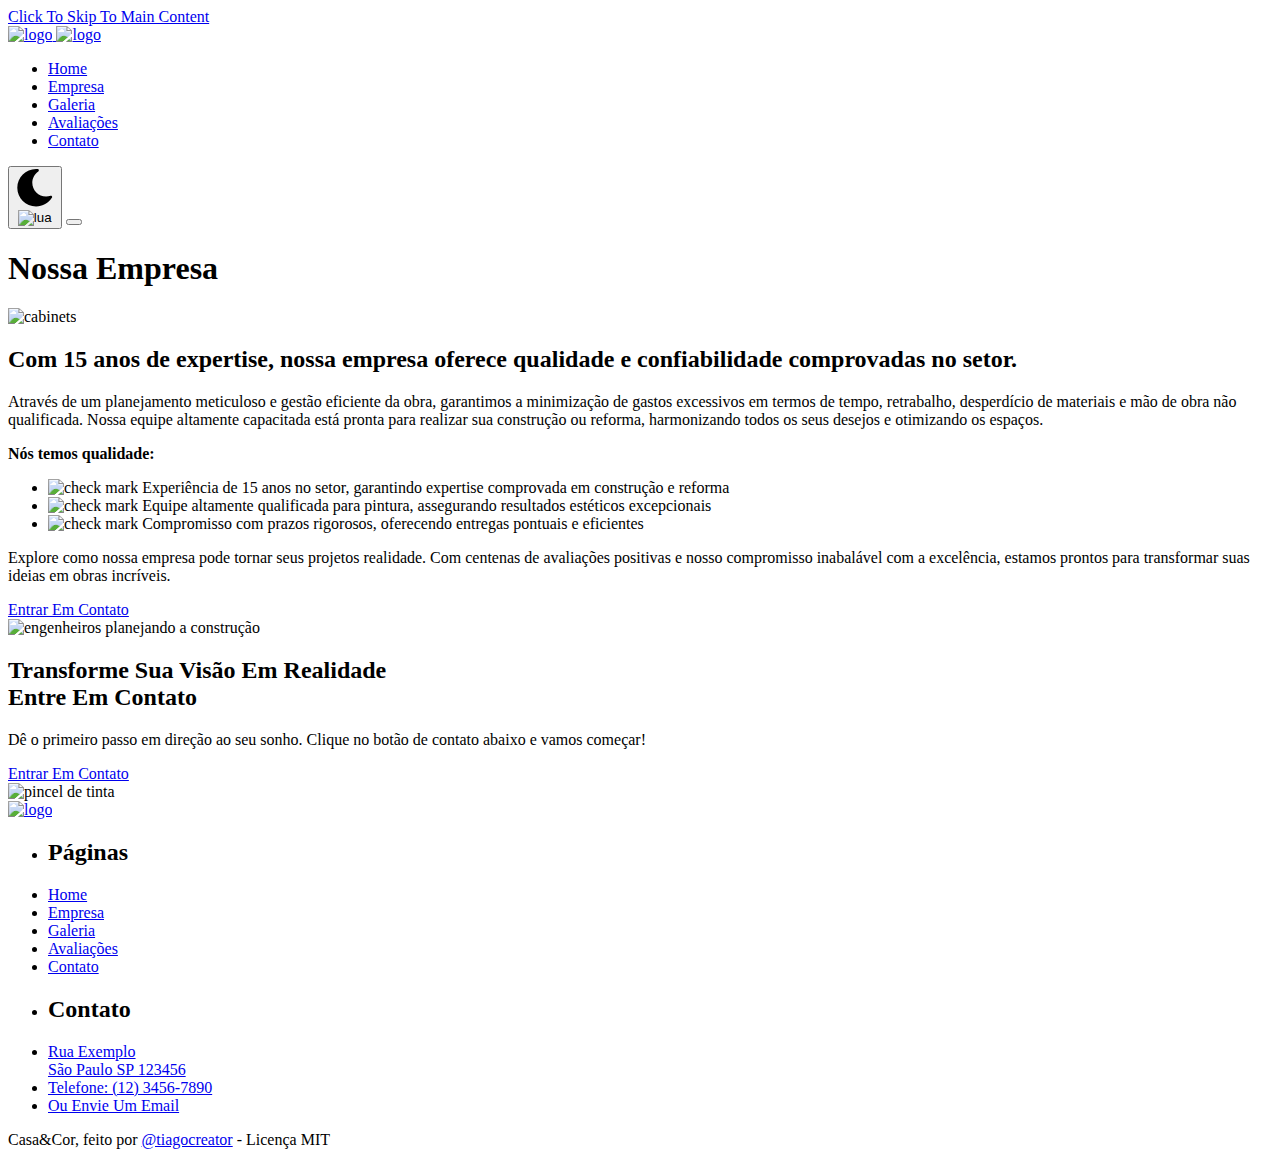
==== about.html @ f96ca7e2 "Initial commit" ====
<!DOCTYPE html>
<html lang="pt-BR">

<head>
    <meta charset="UTF-8" />
    <meta http-equiv="X-UA-Compatible" content="IE=edge" />
    <meta name="viewport" content="width=device-width, initial-scale=1.0" />

    <link rel="canonical" href="" />
    <meta name="description" content="" />
    <meta name="keywords" content="" />

    <!--Exibição em mídias sociais-->
    <meta property="og:title" content="" />
    <meta property="og:description" content="" />
    <meta property="og:type" content="website" />
    <meta property="og:url" content="" />
    <meta property="og:image" content="/images/social.jpg" />
    <meta property="og:image:secure_url" content="/images/social.jpg" />

    <!--Favicons-->
    <link rel="apple-touch-icon" sizes="180x180" href="/apple-touch-icon.png">
    <link rel="icon" type="image/png" sizes="32x32" href="/favicon-32x32.png">
    <link rel="icon" type="image/png" sizes="16x16" href="/favicon-16x16.png">
    <link rel="manifest" href="/site.webmanifest">
    <link rel="mask-icon" href="/safari-pinned-tab.svg" color="#5bbad5">
    <meta name="msapplication-TileColor" content="#2b5797">
    <meta name="theme-color" content="#ffffff">

    <!-- Pré-carregar -->
    <link rel="preload" as="image" href="/images/landing-m.webp" />
    <link rel="preload" as="font" type="font/woff2" href="fonts/roboto-v29-latin-regular.woff2" crossorigin />
    <link rel="preload" as="font" type="font/woff2" href="fonts/roboto-v29-latin-700.woff2" crossorigin />

    <link rel="stylesheet" href="/css/root.css">
    <link rel="stylesheet" href="/css/about.css">
    <link rel="stylesheet" href="/css/dark.css">

    <title>Casa&Cor | Construção, Reforma e Pintura</title>
</head>

<body>
    <!--Para Leitores de Tela-->
    <a class="skip" aria-label="skip to main content" href="#main">Click To Skip To Main Content</a>

    <!-- ============================================ -->
    <!--                  Navegação                   -->
    <!-- ============================================ -->

    <div id="navigation">
        <div aria-hidden="true" class="background-color-div">
            <!--
                Esta div é usada para corrigir um erro de z-index onde o 
                #navbar-menu abre na frente da #navigation. Esta barra coloca
                o #navbar-menu atrás do #navigation.
            -->
        </div>
        <div class="container">
            <a class="logo" aria-label="click to go to home page" href="/index.html">
                <!--
                    Se não tiver uma verão dark do logo, remover a tag img da versão dark do logo, e também a classe .light da tag img da versão light do logo
                -->

                <!--Logo Light-->
                <img class="light" aria-hidden="true" src="/images/logo-light.png" decoding="async" alt="logo"
                    width="250" height="117" />

                <!--Logo Dark-->
                <img class="dark" aria-hidden="true" src="/images/logo-blue.png" decoding="async" loading="lazy"
                    alt="logo" width="250" height="117" />
            </a>

            <!--Nagevação Principal-->
            <nav id="navbar-menu">
                <ul>
                    <li><a href="/index.html">Home</a></li>
                    <li><a class="active" href="/about.html">Empresa</a></li>
                    <li><a href="/projects.html">Galeria</a></li>
                    <li><a href="/reviews.html">Avaliações</a></li>
                    <li><a href="/contact.html">Contato</a></li>
                </ul>
            </nav>

            <!--Ativar Modo Dark-->
            <button id="dark-mode-toggle">
                <svg class="moon" xmlns="http://www.w3.org/2000/svg" viewBox="0 0 480 480"
                    style="enable-background: new 0 0 480 480" xml:space="preserve">
                    <path
                        d="M459.782 347.328c-4.288-5.28-11.488-7.232-17.824-4.96-17.76 6.368-37.024 9.632-57.312 9.632-97.056 0-176-78.976-176-176 0-58.4 28.832-112.768 77.12-145.472 5.472-3.712 8.096-10.4 6.624-16.832S285.638 2.4 279.078 1.44C271.59.352 264.134 0 256.646 0c-132.352 0-240 107.648-240 240s107.648 240 240 240c84 0 160.416-42.688 204.352-114.176 3.552-5.792 3.04-13.184-1.216-18.496z" />
                </svg>
                <img class="sun" aria-hidden="true" src="/images/sun.svg" decoding="async" alt="lua" width="15"
                    height="15" />
            </button>

            <!--Ativar Navegação Mobile-->
            <button class="hamburger-menu">
                <span aria-hidden="true"></span>
            </button>
        </div>
    </div>

    <main id="main">
        <!-- ============================================ -->
        <!--                Página Principal              -->
        <!-- ============================================ -->

        <section id="int-hero">
            <h1 id="home-h">Nossa Empresa</h1>
            <picture>
                <source media="(max-width: 600px)" srcset="/images/landing-about-m.jpg">
                <source media="(min-width: 601px)" srcset="/images/landing-about.jpg">
                <img aria-hidden="true" decoding="async" src="/images/landing-about.jpg" alt="cabinets" width="500"
                    height="333">
            </picture>
        </section>

        <!-- ============================================ -->
        <!--                   Sobre                      -->
        <!-- ============================================ -->

        <section id="sidebyside" class="sidebyside">
            <div class="container">
                <div class="content">
                    <h2 class="title">Com 15 anos de expertise, nossa empresa oferece qualidade e confiabilidade
                        comprovadas no
                        setor.</h2>
                    <p>
                        Através de um planejamento meticuloso e gestão eficiente da obra, garantimos a minimização de
                        gastos
                        excessivos em
                        termos de tempo, retrabalho, desperdício de materiais e mão de obra não qualificada. Nossa
                        equipe altamente
                        capacitada
                        está pronta para realizar sua construção ou reforma, harmonizando todos os seus desejos e
                        otimizando os
                        espaços.
                    </p>
                    <p>
                        <strong>Nós temos qualidade:</strong>
                    </p>
                    <ul>
                        <li>
                            <img aria-hidden="true" loading="lazy" decoding="async" src="/images/check.svg"
                                alt="check mark" width="20" height="20">
                            <span>Experiência de 15 anos no setor, garantindo expertise comprovada em construção e
                                reforma</span>
                        </li>
                        <li>
                            <img aria-hidden="true" loading="lazy" decoding="async" src="/images/check.svg"
                                alt="check mark" width="20" height="20">
                            <span>Equipe altamente qualificada para pintura, assegurando resultados estéticos
                                excepcionais</span>
                        </li>
                        <li>
                            <img aria-hidden="true" loading="lazy" decoding="async" src="/images/check.svg"
                                alt="check mark" width="20" height="20">
                            <span>Compromisso com prazos rigorosos, oferecendo entregas pontuais e eficientes</span>
                        </li>
                    </ul>
                    <p>
                        Explore como nossa empresa pode tornar seus projetos realidade. Com
                        centenas de
                        avaliações positivas e nosso compromisso inabalável com a excelência, estamos prontos para
                        transformar suas
                        ideias em
                        obras incríveis.
                    </p>
                    <a class="button-solid" href="/contact.html">Entrar Em Contato</a>
                </div>
                <picture class="image-box">
                    <source media="(max-width: 600px)" srcset="/images/worker-2-m.jpg">
                    <source media="(min-width: 601px)" srcset="/images/worker-2.jpg">
                    <img aria-hidden="true" loading="lazy" decoding="async" src="/images/worker-2.jpg"
                        alt="engenheiros planejando a construção" width="600" height="620">
                </picture>
            </div>
        </section>

        <!-- ============================================ -->
        <!--                Call to Action                -->
        <!-- ============================================ -->

        <section id="cta">
            <div class="container">
                <h2 class="title">
                    Transforme Sua Visão Em Realidade <br />
                    Entre Em Contato
                </h2>
                <p>
                    Dê o primeiro passo em direção ao seu sonho. Clique no botão de contato abaixo e vamos começar!
                </p>
                <a href="/contact.html" class="button-solid">Entrar Em Contato</a>
            </div>
            <picture>
                <source media="(max-width: 600px)'" srcset="/images/paint-m.jpg" />
                <source media="(min-width: 601px)" srcset="/images/paint.jpg" />
                <img aria-hidden="true" loading="lazy" decoding="async" src="/images/paint.jpg" alt="pincel de tinta"
                    width="500" height="333" />
            </picture>
        </section>

    </main>

    <!-- ============================================ -->
    <!--                   Footer                     -->
    <!-- ============================================ -->

    <footer id="footer">
        <div class="container">
            <div class="left-section">
                <a class="logo" href="/index.html"><img loading="lazy" decoding="async" src="/images/logo-light.png"
                        alt="logo" width="264" height="78" /></a>
            </div>
            <div class="right-section">
                <div class="lists">
                    <ul>
                        <li>
                            <h2>Páginas</h2>
                        </li>
                        <li><a href="/index.html">Home</a></li>
                        <li><a href="/about.html">Empresa</a></li>
                        <li><a href="/projects.html">Galeria</a></li>
                        <li><a href="/testimonials.html">Avaliações</a></li>
                        <li><a href="/contact.html">Contato</a></li>
                    </ul>
                    <ul>
                        <li>
                            <h2>Contato</h2>
                        </li>
                        <li>
                            <a href="/contact.html">Rua Exemplo<br />São Paulo SP 123456</a>
                        </li>
                        <li><a href="tel:555-779-4407">Telefone: (12) 3456-7890</a></li>
                        <li><a href="mailto:email@email.com">Ou Envie Um Email</a></li>
                    </ul>
                </div>
            </div>
        </div>

        <div class="credit">
            <span>Casa&Cor, feito por </span>
            <a href="https://github.com/tiagocreator" target="_blank" rel="noopener">@tiagocreator</a>
            <span class="copyright">- Licença MIT</span>
        </div>
    </footer>

    <script defer src="/script/nav.js"></script>
    <script defer src="/script/dark.js"></script>
    <script defer src="./script/scroll.js"></script>

</body>

</html>
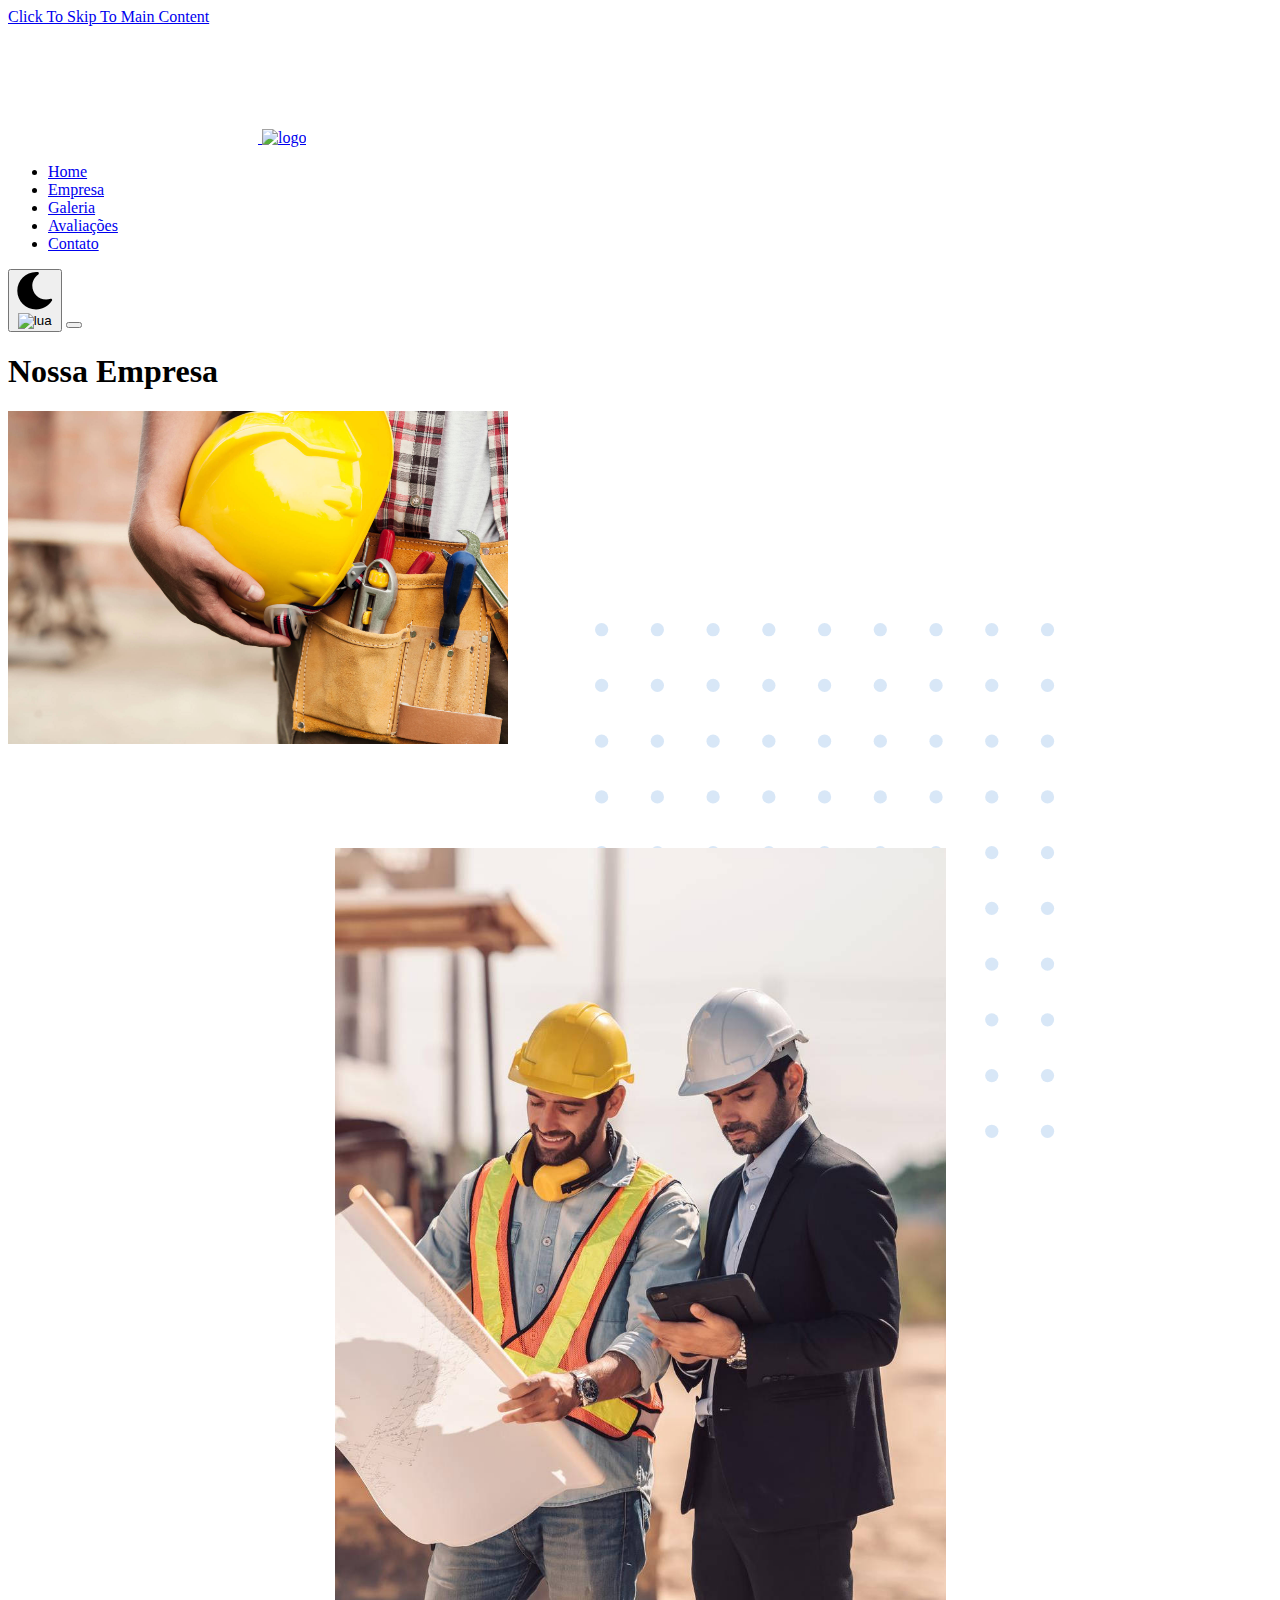
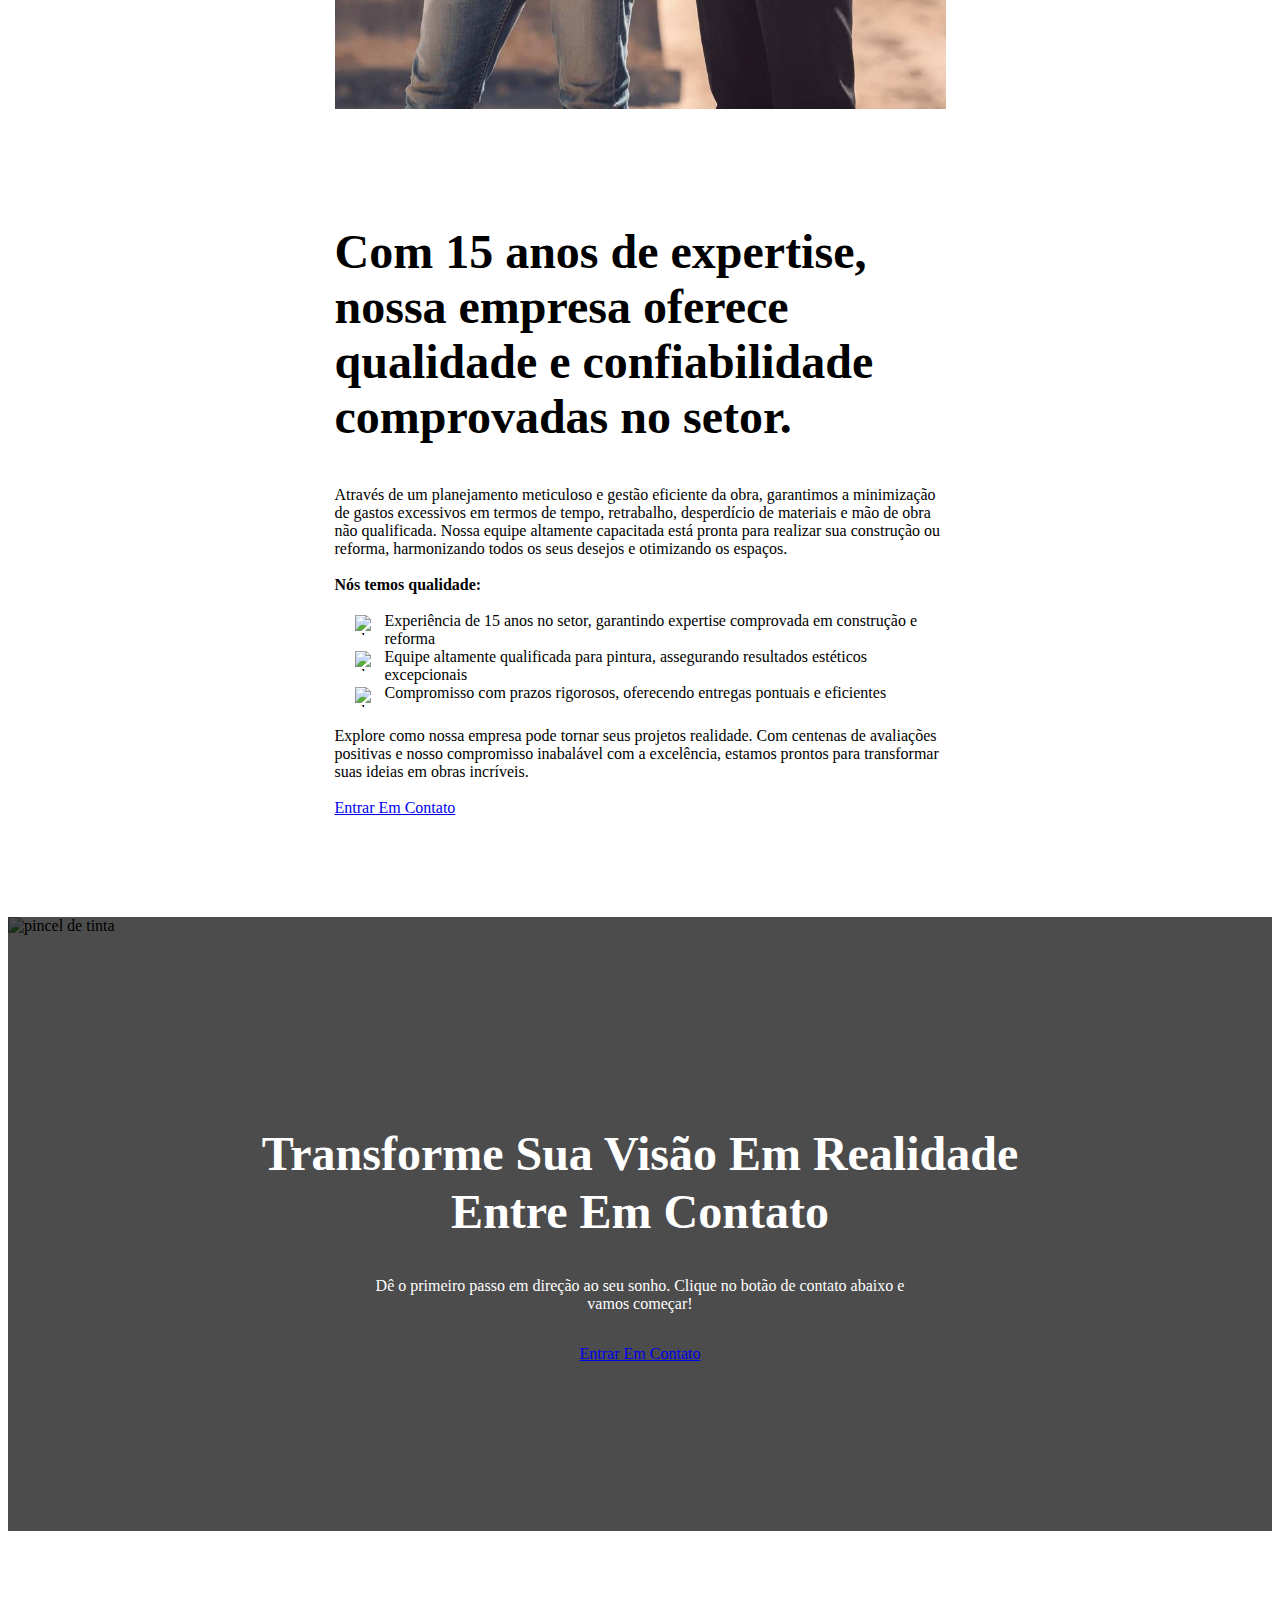
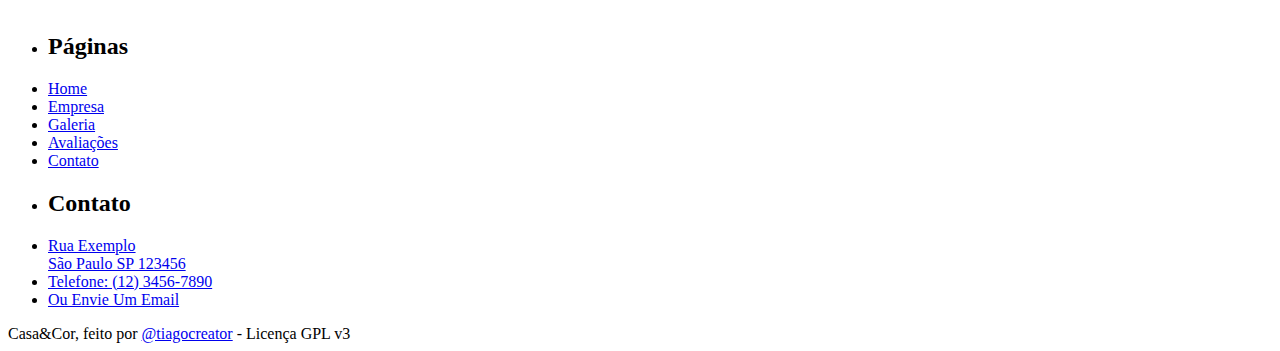
==== commit 8dd86f75: "Update License text under the footer" ====
--- a/about.html
+++ b/about.html
@@ -6,9 +6,10 @@
     <meta http-equiv="X-UA-Compatible" content="IE=edge" />
     <meta name="viewport" content="width=device-width, initial-scale=1.0" />
 
-    <link rel="canonical" href="" />
-    <meta name="description" content="" />
-    <meta name="keywords" content="" />
+    <link rel="canonical" href="https://casa-e-cor.vercel.app/" />
+    <meta name="description" content="Construção, reforma e pintura de qualidade para transformar seu espaço." />
+    <meta name="keywords"
+        content="construção, reforma, pintura, empreiteira, serviços de construção, renovação, reformas de casas, construção comercial, reparos, pintura de interiores, pintura de exteriores, construtora, empreiteiro, remodelação, empreiteira de obras, reforma residencial, serviços de pintura, obras comerciais">
 
     <!--Exibição em mídias sociais-->
     <meta property="og:title" content="" />
@@ -28,7 +29,7 @@
     <meta name="theme-color" content="#ffffff">
 
     <!-- Pré-carregar -->
-    <link rel="preload" as="image" href="/images/landing-m.webp" />
+    <link rel="preload" as="image" href="/images/landing-about-m.jpg" />
     <link rel="preload" as="font" type="font/woff2" href="fonts/roboto-v29-latin-regular.woff2" crossorigin />
     <link rel="preload" as="font" type="font/woff2" href="fonts/roboto-v29-latin-700.woff2" crossorigin />
 
@@ -230,7 +231,7 @@
                         <li>
                             <a href="/contact.html">Rua Exemplo<br />São Paulo SP 123456</a>
                         </li>
-                        <li><a href="tel:555-779-4407">Telefone: (12) 3456-7890</a></li>
+                        <li><a href="tel:1234567890">Telefone: (12) 3456-7890</a></li>
                         <li><a href="mailto:email@email.com">Ou Envie Um Email</a></li>
                     </ul>
                 </div>
@@ -240,7 +241,7 @@
         <div class="credit">
             <span>Casa&Cor, feito por </span>
             <a href="https://github.com/tiagocreator" target="_blank" rel="noopener">@tiagocreator</a>
-            <span class="copyright">- Licença MIT</span>
+            <span class="copyright">- Licença GPL v3</span>
         </div>
     </footer>
 
--- a/css/about.css
+++ b/css/about.css
@@ -0,0 +1,231 @@
+/*-- -------------------------- -->
+<---       Lado A Lado          -->
+<--- -------------------------- -*/
+/* Mobile */
+@media only screen and (min-width: 0em) {
+  #sidebyside {
+    padding: 50px 0;
+  }
+  #sidebyside .container {
+    display: flex;
+    justify-content: center;
+    flex-direction: column;
+    align-items: center;
+  }
+  #sidebyside .content {
+    order: 2;
+    margin: auto;
+    margin-top: 4.6875em;
+    max-width: 38.1875em;
+  }
+  #sidebyside .content h2 {
+    font-size: 3em;
+    margin-bottom: 0.875em;
+  }
+  #sidebyside .content p {
+    margin-bottom: 1.11111111em;
+  }
+  #sidebyside .content ul {
+    padding-left: 1.25em;
+    margin-bottom: 1.25em;
+  }
+  #sidebyside .content ul li {
+    list-style: none;
+    display: flex;
+    justify-content: flex-start;
+    align-items: flex-start;
+  }
+  #sidebyside .content ul li img {
+    margin-right: 0.625em;
+    margin-top: 0.22222222em;
+  }
+  #sidebyside .content .button-solid {
+    margin-top: 1.78571429em;
+  }
+  #sidebyside .image-box {
+    display: block;
+    position: relative;
+    margin: auto;
+    width: 38.1875em;
+    height: 53.8125em;
+    font-size: min(1.4vw, 1em);
+  }
+  #sidebyside .image-box:before {
+    content: '';
+    position: absolute;
+    display: block;
+    height: 100%;
+    width: 100%;
+    background: var(--primary);
+    opacity: 1;
+    top: 2.5em;
+    left: -2.5em;
+  }
+  #sidebyside .image-box:after {
+    content: '';
+    position: absolute;
+    display: block;
+    height: 32.25em;
+    width: 28.75em;
+    background: url('/images/content-circles.svg');
+    background-size: contain;
+    background-position: center;
+    background-repeat: no-repeat;
+    opacity: 1;
+    top: -14.125em;
+    right: -6.8125em;
+    z-index: -1;
+  }
+  #sidebyside .image-box img {
+    position: absolute;
+    top: 0;
+    left: 0;
+    height: 100%;
+    width: 100%;
+    object-fit: cover;
+  }
+}
+/* Entre */
+@media only screen and (min-width: 666px) {
+  #sidebyside {
+    padding: 6.25em 0;
+  }
+}
+/* Desktop Pequeno */
+@media only screen and (min-width: 1300px) {
+  #sidebyside {
+    padding: 9.375em 0;
+  }
+  #sidebyside .container {
+    max-width: 86.9375em;
+    flex-direction: row;
+    justify-content: space-between;
+    align-items: flex-start;
+  }
+  #sidebyside .content {
+    margin: 0;
+    width: 60%;
+  }
+  #sidebyside .image-box {
+    margin: 0;
+    margin-right: 10.625em;
+  }
+}
+/*-- -------------------------- -->
+<---      Call To Action        -->
+<--- -------------------------- -*/
+/* Mobile */
+@media only screen and (min-width: 0em) {
+  #cta {
+    position: relative;
+    padding: 3.125em 0;
+  }
+  #cta:before {
+    content: '';
+    position: absolute;
+    display: block;
+    height: 100%;
+    width: 100%;
+    background: #000;
+    opacity: 0.7;
+    top: 0;
+    left: 0;
+    z-index: -1;
+  }
+  #cta .container {
+    text-align: center;
+  }
+  #cta picture {
+    position: absolute;
+    top: 0;
+    left: 0;
+    height: 100%;
+    width: 100%;
+    z-index: -2;
+  }
+  #cta picture img {
+    position: absolute;
+    top: 0;
+    left: 0;
+    height: 100%;
+    width: 100%;
+    object-fit: cover;
+  }
+  #cta .title {
+    font-weight: 900;
+    font-size: min(9vw, 3em);
+    line-height: 1.20833333;
+    color: #fff;
+    position: relative;
+    margin-bottom: 0.75em;
+    text-align: center;
+  }
+  #cta p {
+    color: #fff;
+    text-align: center;
+    opacity: 1;
+    margin: auto;
+    margin-bottom: 2em;
+    width: 96%;
+    max-width: 33.22222222em;
+  }
+}
+/* Desktop Pequeno */
+@media only screen and (min-width: 64em) {
+  #cta {
+    padding: 10.5em 0;
+  }
+}
+/* Desktop Grande */
+@media only screen and (min-width: 1300px) {
+  #cta {
+    position: relative;
+    margin-top: 6.25em;
+  }
+  #cta:before {
+    display: none;
+  }
+  #cta:after {
+    content: '';
+    position: absolute;
+    display: block;
+    height: 69.25em;
+    width: 125em;
+    background: url('../images/cta-squares.svg');
+    background-size: contain;
+    background-position: center;
+    background-repeat: no-repeat;
+    opacity: 1;
+    bottom: 0;
+    left: 50%;
+    transform: translateX(-50%);
+    z-index: -3;
+  }
+  #cta .container {
+    width: 90.0625%;
+    margin: auto;
+  }
+  #cta picture {
+    width: 90.0625%;
+    left: 50%;
+    transform: translateX(-50%);
+  }
+  #cta picture:before {
+    content: '';
+    position: absolute;
+    display: block;
+    height: 100%;
+    width: 100%;
+    background: #000;
+    opacity: 0.7;
+    top: 0;
+    left: 0;
+    z-index: 1;
+  }
+}
+/* Modo Escuro */
+@media only screen and (min-width: 0em) {
+  body.dark-mode #cta:after {
+    display: none;
+  }
+}
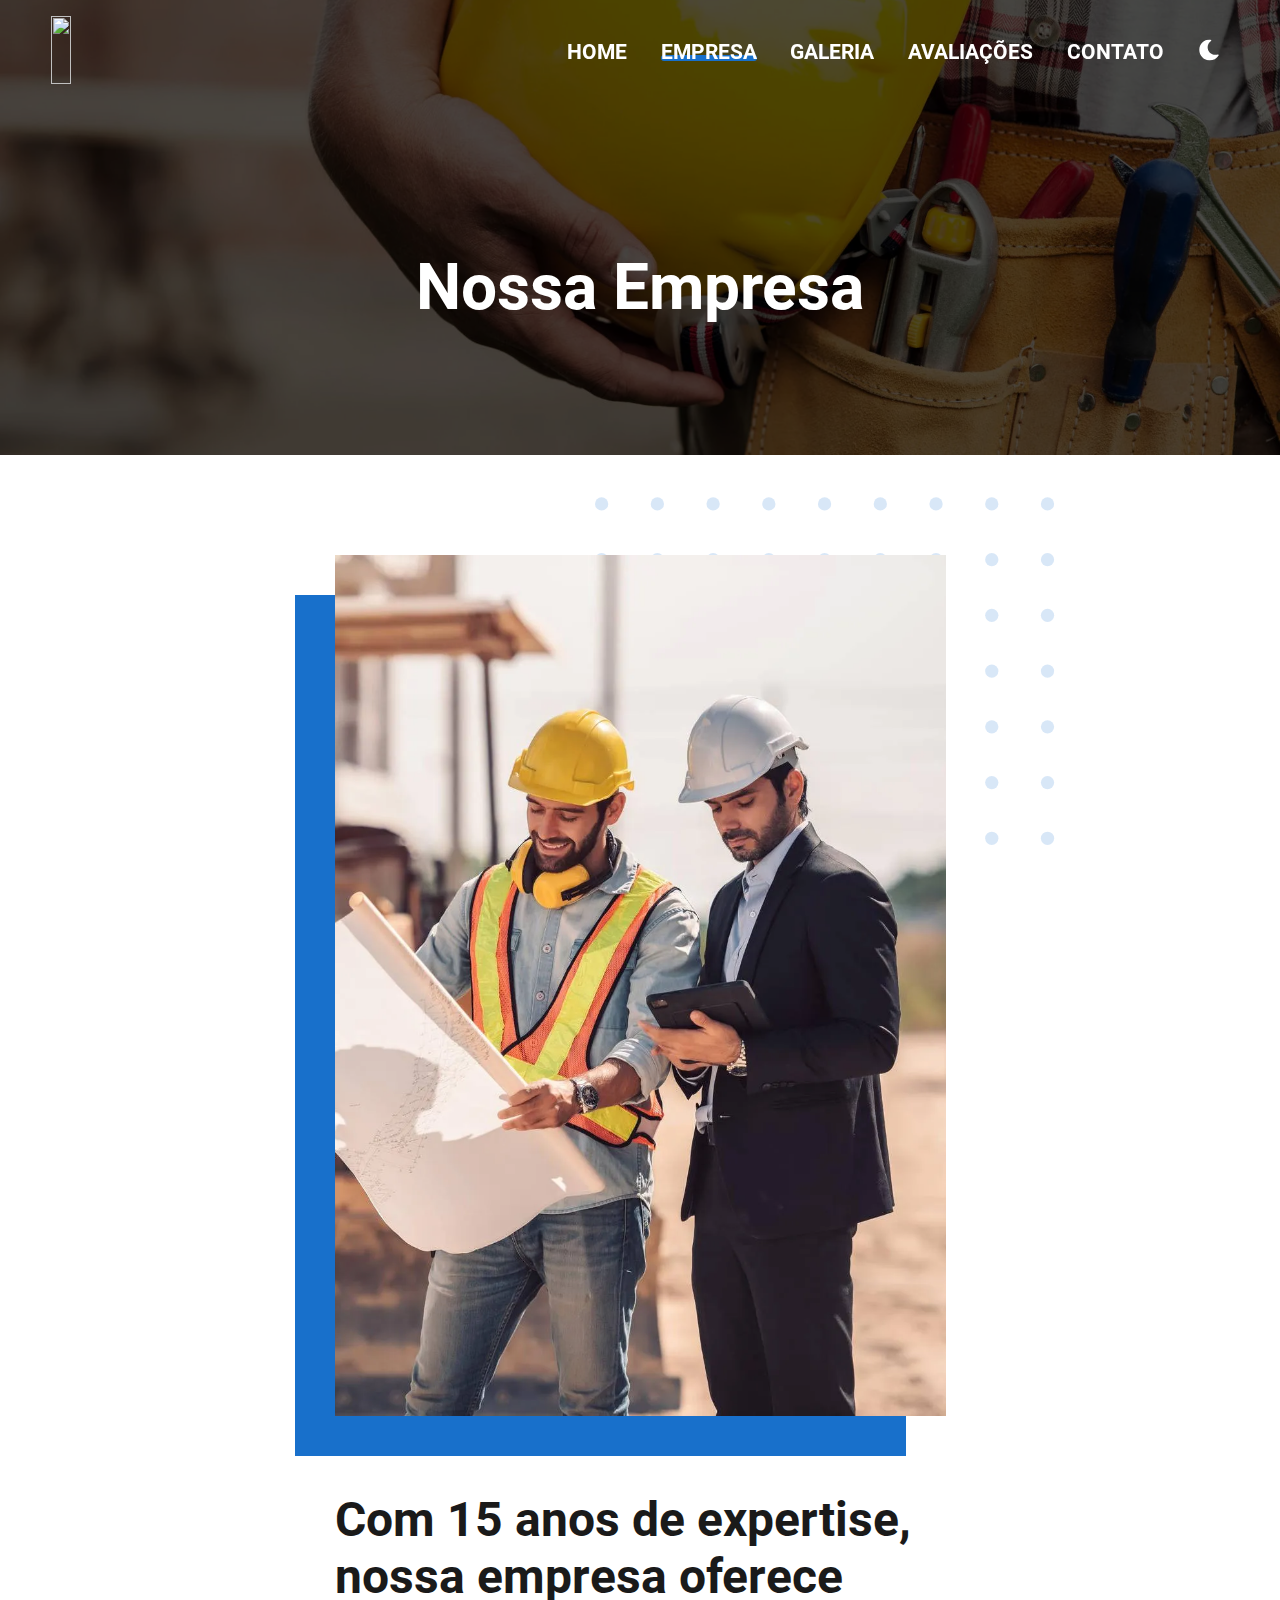
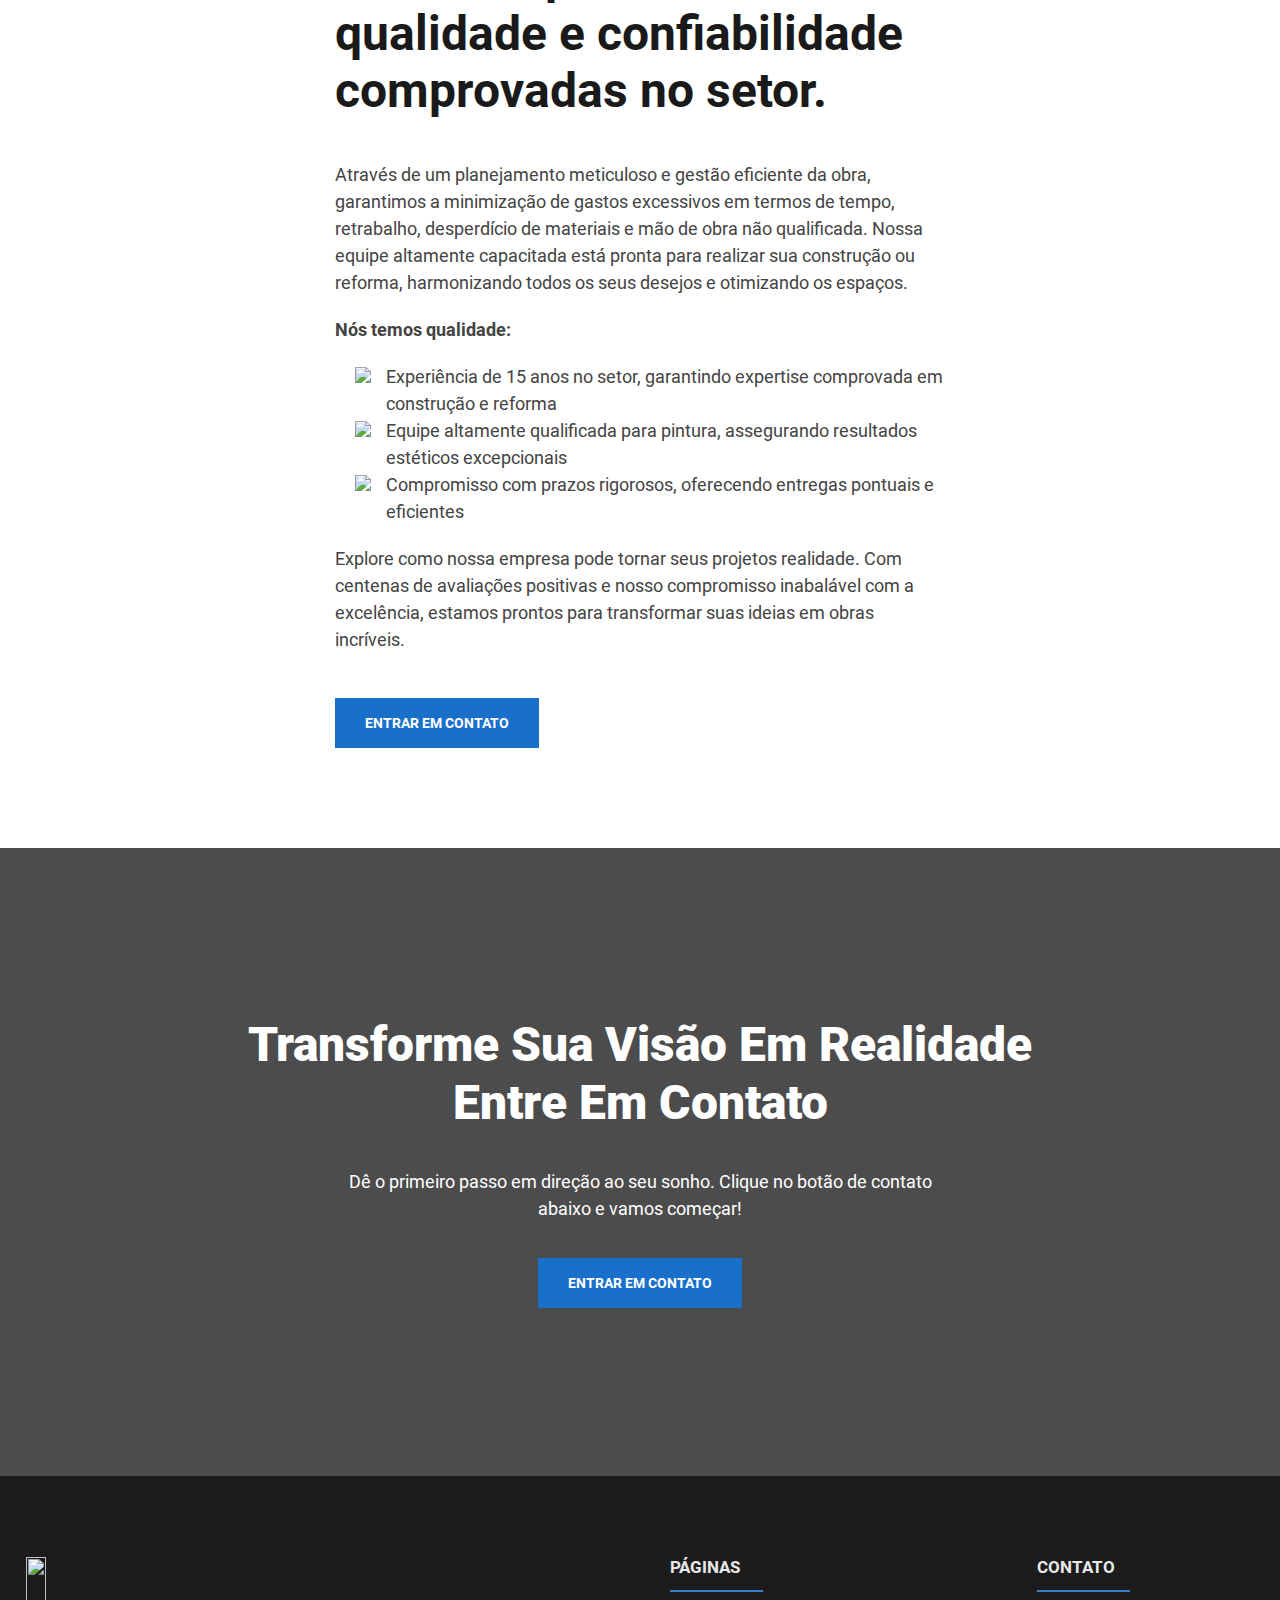
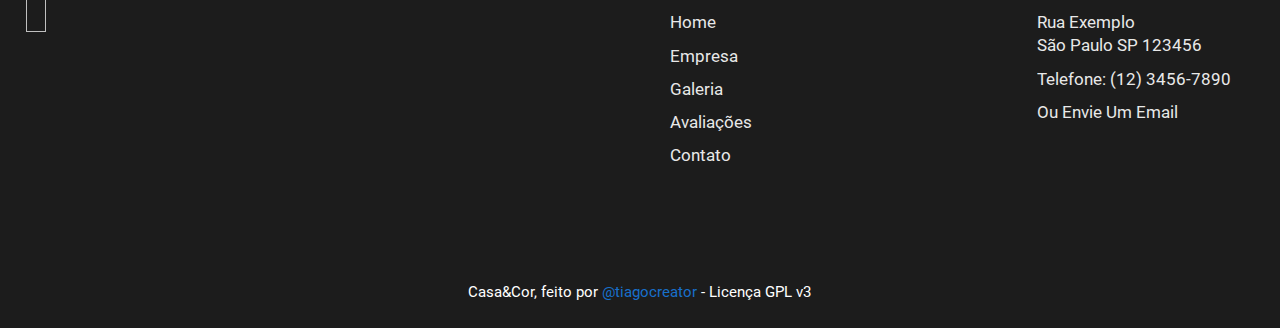
==== commit f33b47ba: "Update logo images" ====
--- a/about.html
+++ b/about.html
@@ -29,7 +29,7 @@
     <meta name="theme-color" content="#ffffff">
 
     <!-- Pré-carregar -->
-    <link rel="preload" as="image" href="/images/landing-about-m.jpg" />
+    <link rel="preload" as="image" href="/images/landing-about-m.webp" />
     <link rel="preload" as="font" type="font/woff2" href="fonts/roboto-v29-latin-regular.woff2" crossorigin />
     <link rel="preload" as="font" type="font/woff2" href="fonts/roboto-v29-latin-700.woff2" crossorigin />
 
@@ -63,12 +63,14 @@
                 -->
 
                 <!--Logo Light-->
-                <img class="light" aria-hidden="true" src="/images/logo-light.png" decoding="async" alt="logo"
-                    width="250" height="117" />
+                <img class="light" aria-hidden="true" src="/images/logo-light-m.webp"
+                    srcset="/images/logo-light-m.webp 1x, /images/logo-light-l.webp 2x" alt="" width="196" height="92"
+                    decoding="async" loading="lazy">
 
                 <!--Logo Dark-->
-                <img class="dark" aria-hidden="true" src="/images/logo-blue.png" decoding="async" loading="lazy"
-                    alt="logo" width="250" height="117" />
+                <img class="dark" aria-hidden="true" src="/images/logo-blue-m.webp"
+                    srcset="/images/logo-blue-m.webp, x /images/logo-blue-l.webp 2x" alt="" width="196" height="92"
+                    decoding="async" loading="lazy">
             </a>
 
             <!--Nagevação Principal-->
@@ -83,8 +85,8 @@
             </nav>
 
             <!--Ativar Modo Dark-->
-            <button id="dark-mode-toggle">
-                <svg class="moon" xmlns="http://www.w3.org/2000/svg" viewBox="0 0 480 480"
+            <button id="dark-mode-toggle" title="Ativar Modo Escuro">
+                <svg aria-hidden="true" class="moon" xmlns="http://www.w3.org/2000/svg" viewBox="0 0 480 480"
                     style="enable-background: new 0 0 480 480" xml:space="preserve">
                     <path
                         d="M459.782 347.328c-4.288-5.28-11.488-7.232-17.824-4.96-17.76 6.368-37.024 9.632-57.312 9.632-97.056 0-176-78.976-176-176 0-58.4 28.832-112.768 77.12-145.472 5.472-3.712 8.096-10.4 6.624-16.832S285.638 2.4 279.078 1.44C271.59.352 264.134 0 256.646 0c-132.352 0-240 107.648-240 240s107.648 240 240 240c84 0 160.416-42.688 204.352-114.176 3.552-5.792 3.04-13.184-1.216-18.496z" />
@@ -94,7 +96,7 @@
             </button>
 
             <!--Ativar Navegação Mobile-->
-            <button class="hamburger-menu">
+            <button class="hamburger-menu" title="Abrir Menu">
                 <span aria-hidden="true"></span>
             </button>
         </div>
@@ -108,9 +110,9 @@
         <section id="int-hero">
             <h1 id="home-h">Nossa Empresa</h1>
             <picture>
-                <source media="(max-width: 600px)" srcset="/images/landing-about-m.jpg">
-                <source media="(min-width: 601px)" srcset="/images/landing-about.jpg">
-                <img aria-hidden="true" decoding="async" src="/images/landing-about.jpg" alt="cabinets" width="500"
+                <source media="(max-width: 600px)" srcset="/images/landing-about-m.webp">
+                <source media="(min-width: 601px)" srcset="/images/landing-about.webp">
+                <img aria-hidden="true" decoding="async" src="/images/landing-about.webp" alt="cabinets" width="500"
                     height="333">
             </picture>
         </section>
@@ -169,9 +171,9 @@
                     <a class="button-solid" href="/contact.html">Entrar Em Contato</a>
                 </div>
                 <picture class="image-box">
-                    <source media="(max-width: 600px)" srcset="/images/worker-2-m.jpg">
-                    <source media="(min-width: 601px)" srcset="/images/worker-2.jpg">
-                    <img aria-hidden="true" loading="lazy" decoding="async" src="/images/worker-2.jpg"
+                    <source media="(max-width: 600px)" srcset="/images/worker-2-m.webp">
+                    <source media="(min-width: 601px)" srcset="/images/worker-2.webp">
+                    <img aria-hidden="true" loading="lazy" decoding="async" src="/images/worker-2.webp"
                         alt="engenheiros planejando a construção" width="600" height="620">
                 </picture>
             </div>
@@ -193,9 +195,9 @@
                 <a href="/contact.html" class="button-solid">Entrar Em Contato</a>
             </div>
             <picture>
-                <source media="(max-width: 600px)'" srcset="/images/paint-m.jpg" />
-                <source media="(min-width: 601px)" srcset="/images/paint.jpg" />
-                <img aria-hidden="true" loading="lazy" decoding="async" src="/images/paint.jpg" alt="pincel de tinta"
+                <source media="(max-width: 600px)'" srcset="/images/paint-m.webp" />
+                <source media="(min-width: 601px)" srcset="/images/paint.webp" />
+                <img aria-hidden="true" loading="lazy" decoding="async" src="/images/paint.webp" alt="pincel de tinta"
                     width="500" height="333" />
             </picture>
         </section>
@@ -209,8 +211,11 @@
     <footer id="footer">
         <div class="container">
             <div class="left-section">
-                <a class="logo" href="/index.html"><img loading="lazy" decoding="async" src="/images/logo-light.png"
-                        alt="logo" width="264" height="78" /></a>
+                <a class="logo" href="/index.html" aria-label="clique para ir para a página inicial">
+                    <img aria-hidden="true" src="/images/logo-light-m.webp"
+                        srcset="/images/logo-light-m.webp 1x, /images/logo-light-l.webp 2x" alt="" width="196"
+                        height="92" decoding="async" loading="lazy">
+                </a>
             </div>
             <div class="right-section">
                 <div class="lists">
@@ -221,7 +226,7 @@
                         <li><a href="/index.html">Home</a></li>
                         <li><a href="/about.html">Empresa</a></li>
                         <li><a href="/projects.html">Galeria</a></li>
-                        <li><a href="/testimonials.html">Avaliações</a></li>
+                        <li><a href="/reviews.html">Avaliações</a></li>
                         <li><a href="/contact.html">Contato</a></li>
                     </ul>
                     <ul>
--- a/css/root.css
+++ b/css/root.css
@@ -0,0 +1 @@
+@media only screen and (min-width:0){:root{--primary:#1870cb;--primaryShade:#3d89d9;--primaryDark:#0a116b;--bodyText:#1a1a1a}@font-face{font-family:'Roboto';font-style:normal;font-weight:400;src:local(''),url('../fonts/roboto-v29-latin-regular.woff2') format('woff2'),url('../fonts/roboto-v29-latin-regular.woff') format('woff')}@font-face{font-family:'Roboto';font-style:normal;font-weight:700;src:local(''),url('../fonts/roboto-v29-latin-700.woff2') format('woff2'),url('../fonts/roboto-v29-latin-700.woff') format('woff')}@font-face{font-family:'Roboto';font-style:normal;font-weight:900;src:local(''),url('../fonts/roboto-v29-latin-900.woff2') format('woff2'),url('../fonts/roboto-v29-latin-900.woff') format('woff')}body,html{margin:0;padding:0;font-size:100%;font-family:'Roboto',Arial,sans-serif;color:var(--bodyText);overflow-x:hidden}*,*:before,*:after{margin:0;padding:0;box-sizing:border-box}body{transition:background-color .3s}.container{position:relative;width:92%;margin:auto}h1,h2,h3,h4,h5,h6{margin:0;color:#1a1a1a}p,li,a{font-size:1.125em;line-height:1.5em;margin:0}p,li{color:#444}a:hover,button:hover{cursor:pointer}.button-solid{font-size:.875em;font-weight:bold;text-transform:uppercase;text-decoration:none;display:inline-block;width:auto;color:#fff;line-height:3.57142857em;height:3.57142857em;text-align:center;padding:0 2.14285714em;position:relative;z-index:1;background-color:var(--primary);transition:color .3s;transition-delay:.1s}.button-solid:hover{color:#aad3e1}.button-solid:hover:before{width:100%}.button-solid:before{content:'';position:absolute;display:block;height:100%;opacity:1;top:0;left:0;z-index:-1;background-color:#000;width:0;transition:width .3s}.skip{position:absolute;top:0;left:0;opacity:0;z-index:-1111111}}@media only screen and (min-width:1024px){body,html{padding:0;margin:0}}@media only screen and (min-width:2000px){body,html{font-size:.85vw}}@media only screen and (max-width:1023px){#navigation{position:fixed;top:0;left:0;width:100%;z-index:10000;height:auto}#navigation .background-color-div{position:absolute;top:0;left:0;background-color:#fff;width:100%;height:100%;box-shadow:rgba(149,157,165,0.2) 0 8px 24px}#navigation .container{padding:.8125em 0;width:96%}#navigation .logo{display:inline-block;height:1.875em;width:auto}#navigation .logo img{width:auto;height:100%}#navigation .logo .light{display:none}#navigation .logo .dark{display:block}#navigation .hamburger-menu{position:absolute;right:0;border:none;height:3em;width:3em;z-index:100;display:block;background:transparent;padding:0;top:50%;transform:translateY(-50%);transition:top .3s}#navigation .hamburger-menu span{height:2px;width:1.875em;background-color:#000;display:block;position:absolute;left:50%;transform:translateX(-50%);transition:background-color .3s}#navigation .hamburger-menu span:before{content:'';position:absolute;display:block;height:2px;width:80%;background:#000;opacity:1;top:-6px;left:0;transition:width .3s,left .3s,top .3s,transform .5s}#navigation .hamburger-menu span:after{content:'';position:absolute;display:block;height:2px;width:80%;background:#000;opacity:1;top:6px;left:0;transition:width .3s,left .3s,top .3s,transform .3s}#navigation .hamburger-menu.clicked span{background-color:transparent}#navigation .hamburger-menu.clicked span:before{width:100%;transform:translate(-50%, -50%) rotate(225deg);left:50%;top:50%}#navigation .hamburger-menu.clicked span:after{width:100%;transform:translate(-50%, -50%) rotate(-225deg);left:50%;top:50%}#navigation #navbar-menu{position:fixed;right:0;padding:0;width:100%;border-radius:0 0 .375em .375em;z-index:-1;overflow:hidden;box-shadow:rgba(149,157,165,0.2) 0 8px 24px;background-color:#fff;top:4em;padding-top:0;height:0;transition:height .3s,padding-top .3s,top .3s}#navigation #navbar-menu ul{padding:0;perspective:700px}#navigation #navbar-menu ul li{list-style:none;margin-bottom:1.5em;text-align:center;transform-style:preserve-3d;opacity:0;transform:translateY(-0.4375em) rotateX(90deg);transition:opacity .5s,transform .5s}#navigation #navbar-menu ul li:nth-of-type(1){transition-delay:.1s}#navigation #navbar-menu ul li:nth-of-type(2){transition-delay:.2s}#navigation #navbar-menu ul li:nth-of-type(3){transition-delay:.3s}#navigation #navbar-menu ul li:nth-of-type(4){transition-delay:.4s}#navigation #navbar-menu ul li:nth-of-type(5){transition-delay:.5s}#navigation #navbar-menu ul li a{text-decoration:none;text-transform:uppercase;color:#000;font-size:1.1875em;text-align:center;display:inline-block;position:relative;font-weight:bold}#navigation #navbar-menu ul li a.active:before{content:'';position:absolute;display:block;height:.42105263em;background:var(--primary);opacity:1;bottom:.26315789em;border-radius:.21052632em;left:-0.31578947em;right:-0.31578947em;z-index:-1}#navigation #navbar-menu.open{height:19.125em;padding-top:1.25em;z-index:-100}#navigation #navbar-menu.open ul li{opacity:1;transform:translateY(0) rotateX(0)}}@media only screen and (min-width:64em){::-webkit-scrollbar-track{-webkit-box-shadow:inset 0 0 .375em rgba(0,0,0,0.3);background-color:#fff}::-webkit-scrollbar-track-piece{background-color:#f0f0f0}::-webkit-scrollbar{width:.75em;background-color:#f5f5f5}::-webkit-scrollbar-thumb{border-radius:.625em;background:var(--primary)}body.scroll #navigation .background-color-div{height:100%;box-shadow:rgba(100,100,111,0.2) 0 7px 29px 0}body.scroll #navigation .logo .light{display:none}body.scroll #navigation .logo .dark{display:block}body.scroll #navigation #navbar-menu ul li a{color:#1a1a1a}body.scroll #dark-mode-toggle svg path{fill:#000}body.dark-mode #navigation .background-color-div{height:100%;box-shadow:rgba(100,100,111,0.2) 0 7px 29px 0}#navigation{width:100%;height:6.25em;position:fixed;top:0;left:0;z-index:200000;padding:0;display:flex;align-items:center}#navigation .background-color-div{position:absolute;top:0;left:0;width:100%;background-color:#fff;height:0;transition:height .3s}#navigation .container{max-width:75em;display:flex;justify-content:flex-end;align-items:center}#navigation .logo{margin-right:auto;height:3.75em;width:auto}#navigation .logo img{width:auto;height:100%}#navigation #navbar-menu ul{padding:0;display:flex;justify-content:flex-end;align-items:center}#navigation #navbar-menu ul li{list-style:none;margin-left:1.875em;padding-top:.1875em}#navigation #navbar-menu ul li a{text-decoration:none;font-weight:bold;font-size:1.1875em;text-transform:uppercase;position:relative;z-index:1;color:#fff;transition:color .3s}#navigation #navbar-menu ul li a:before{content:'';position:absolute;display:block;height:.31578947em;border-radius:.15789474em;background:var(--primary);opacity:1;bottom:.10526316em;z-index:-1;left:0;width:0;transition:width .3s}#navigation #navbar-menu ul li a:hover:before{width:100%}#navigation #navbar-menu ul li a.active:before{content:'';position:absolute;display:block;width:100%;height:.31578947em;background:var(--primary);opacity:1;bottom:.10526316em;border-radius:.15789474em;left:0;right:-0.31578947em;z-index:-1;transition:bottom .3s}#navigation .hamburger-menu{display:none}}@media only screen and (max-width:1023px){body.dark-mode #navigation .background-color-div{background-color:var(--dark)}body.dark-mode #navigation .hamburger-menu.clicked span{background-color:var(--dark)}body.dark-mode #navigation .hamburger-menu span{background-color:#fff}body.dark-mode #navigation .hamburger-menu span:before,body.dark-mode #navigation .hamburger-menu span:after{background-color:#fff}body.dark-mode #navigation .logo .light{display:block}body.dark-mode #navigation .logo .dark{display:none !important}body.dark-mode #navigation #navbar-menu{background-color:var(--medium)}body.dark-mode #navigation #navbar-menu ul li a{color:#fff}body.dark-mode #navigation #navbar-menu ul li a:before{background:var(--accent)}body.dark-mode #navigation #navbar-menu ul li a.active{color:var(--primary)}}@media only screen and (min-width:1024px){body.dark-mode #navigation .background-color-div{background-color:var(--dark)}body.dark-mode #navigation .logo .light{display:block}body.dark-mode #navigation .logo .dark{display:none !important}body.dark-mode #navigation #navbar-menu ul li a{color:#fff}body.dark-mode #navigation #navbar-menu ul li a:before{background:var(--accent)}body.dark-mode #navigation #navbar-menu ul li a.active{color:var(--primary)}}@media only screen and (min-width:0){#int-hero{display:flex;justify-content:center;align-items:center;flex-direction:column;position:relative;z-index:1;min-height:30vh;padding-top:3.125em}#int-hero:before{content:'';position:absolute;display:block;height:100%;width:100%;background:#000;opacity:.7;top:0;left:0;z-index:-1}#int-hero picture{position:absolute;top:0;left:0;height:100%;width:100%;z-index:-2}#int-hero picture img{position:absolute;top:0;left:0;height:100%;width:100%;object-fit:cover}#int-hero h1{color:#fff;font-size:2.13333333em;text-align:center;margin:0 auto;position:relative;width:96%;max-width:7.8125em;margin-top:1.09375em;margin-bottom:.46875em}#int-hero p{color:#fff;text-align:center;max-width:22.22222222em;margin:auto;margin-bottom:1.66666667em;display:block;width:96%}}@media only screen and (min-width:48em){#int-hero{font-size:16px}#int-hero h1{font-size:4em}}@media only screen and (min-width:64em){#int-hero{min-height:18.75em;height:auto;padding-top:11.25em;padding-block-end:6.25em;background-attachment:fixed;font-size:inherit}}@media only screen and (min-width:0){#footer{background:#1c1c1c;padding:5.25em 0 1.25em;font-size:min(4vw, 1.2em)}#footer .left-section{margin:auto;margin-bottom:3.125em;text-align:center}#footer .left-section .logo{display:inline-block;margin:auto;width:auto;height:3.125em;margin-bottom:1.875em;text-align:center}#footer .left-section .logo img{width:auto;height:100%;display:block}#footer .left-section p{font-size:.875em;line-height:1.92857143;color:#fff;opacity:.9;text-align:center;width:100%;width:21.92857143em;margin:auto}#footer .right-section{width:96%;max-width:25.4375em;margin:auto}#footer .right-section .lists{display:flex;justify-content:space-between;flex-wrap:wrap;width:96%;max-width:19.1875em;margin:auto}#footer .right-section .lists ul{padding:0;margin-bottom:0;margin-top:0}#footer .right-section .lists ul:nth-of-type(3){margin-top:3.125em}#footer .right-section .lists ul:nth-of-type(3) li{display:flex;justify-content:flex-start;align-items:center;margin-bottom:.88888889em}#footer .right-section .lists ul:nth-of-type(3) li:last-of-type{margin-bottom:0}#footer .right-section .lists ul li{list-style:none;margin-bottom:.66666667em;color:#fff;font-size:1em;opacity:.9}#footer .right-section .lists ul li a{text-decoration:none;color:#fff;line-height:1.16666667;transition:color .3s}#footer .right-section .lists ul li a:hover{color:var(--primary)}#footer .right-section .lists ul h2{color:#fff;font-size:1.125em;line-height:1.16666667;margin-bottom:2.05555556em;text-transform:uppercase;font-weight:bold;position:relative}#footer .right-section .lists ul h2:before{content:'';position:absolute;display:block;height:.11111111em;width:5.38888889em;background:var(--primaryShade);opacity:1;bottom:-0.88888889em;left:0}#footer .right-section .buttons{display:flex;justify-content:center}#footer .right-section .button-solid{margin:0;height:2.94444444em;padding-top:.16666667em;width:13.88888889em}#footer .credit{color:#fff;width:96%;margin:auto;text-align:center;margin-top:6.25em;line-height:2.25em;font-size:1em}#footer .credit a{color:var(--primary);text-decoration:none;font-size:1em}#footer .credit a:hover{text-decoration:underline}#footer .credit .copyright{display:block;font-size:1em}}@media only screen and (min-width:64em){#footer{font-size:min(1.2vw, 1em)}#footer .container{display:flex;flex-direction:row;flex-wrap:nowrap;justify-content:space-between;width:96%;max-width:82.5em;margin:auto;padding:0}#footer .left-section{width:25.5625em;margin:0;text-align:left}#footer .left-section .logo{text-align:left;margin-left:0;height:4.375em}#footer .left-section p{text-align:left;margin-left:0}#footer .right-section{margin:0;width:38.0625em;max-width:none}#footer .right-section .lists{width:96%;max-width:48.0625em;margin:0;max-width:initial}#footer .right-section .lists ul:nth-of-type(3){margin-top:0}#footer .right-section .lists ul:nth-of-type(3) li:first-of-type{margin-bottom:0}#footer .right-section .lists ul li a{position:relative}#footer .right-section .lists ul li a:before{content:'';position:absolute;display:block;height:.11111111em;width:0;background:var(--primary);opacity:1;bottom:-0.16666667em;left:0;transition:width .3s}#footer .right-section .lists ul li a:hover:before{width:100%}#footer .right-section .buttons{justify-content:flex-start}#footer .credit .copyright{display:inline-block}}@media only screen and (min-width:0){body.dark-mode #footer{background:#061623}}--- a/css/about.css
+++ b/css/about.css
@@ -1,231 +1 @@
-/*-- -------------------------- -->
-<---       Lado A Lado          -->
-<--- -------------------------- -*/
-/* Mobile */
-@media only screen and (min-width: 0em) {
-  #sidebyside {
-    padding: 50px 0;
-  }
-  #sidebyside .container {
-    display: flex;
-    justify-content: center;
-    flex-direction: column;
-    align-items: center;
-  }
-  #sidebyside .content {
-    order: 2;
-    margin: auto;
-    margin-top: 4.6875em;
-    max-width: 38.1875em;
-  }
-  #sidebyside .content h2 {
-    font-size: 3em;
-    margin-bottom: 0.875em;
-  }
-  #sidebyside .content p {
-    margin-bottom: 1.11111111em;
-  }
-  #sidebyside .content ul {
-    padding-left: 1.25em;
-    margin-bottom: 1.25em;
-  }
-  #sidebyside .content ul li {
-    list-style: none;
-    display: flex;
-    justify-content: flex-start;
-    align-items: flex-start;
-  }
-  #sidebyside .content ul li img {
-    margin-right: 0.625em;
-    margin-top: 0.22222222em;
-  }
-  #sidebyside .content .button-solid {
-    margin-top: 1.78571429em;
-  }
-  #sidebyside .image-box {
-    display: block;
-    position: relative;
-    margin: auto;
-    width: 38.1875em;
-    height: 53.8125em;
-    font-size: min(1.4vw, 1em);
-  }
-  #sidebyside .image-box:before {
-    content: '';
-    position: absolute;
-    display: block;
-    height: 100%;
-    width: 100%;
-    background: var(--primary);
-    opacity: 1;
-    top: 2.5em;
-    left: -2.5em;
-  }
-  #sidebyside .image-box:after {
-    content: '';
-    position: absolute;
-    display: block;
-    height: 32.25em;
-    width: 28.75em;
-    background: url('/images/content-circles.svg');
-    background-size: contain;
-    background-position: center;
-    background-repeat: no-repeat;
-    opacity: 1;
-    top: -14.125em;
-    right: -6.8125em;
-    z-index: -1;
-  }
-  #sidebyside .image-box img {
-    position: absolute;
-    top: 0;
-    left: 0;
-    height: 100%;
-    width: 100%;
-    object-fit: cover;
-  }
-}
-/* Entre */
-@media only screen and (min-width: 666px) {
-  #sidebyside {
-    padding: 6.25em 0;
-  }
-}
-/* Desktop Pequeno */
-@media only screen and (min-width: 1300px) {
-  #sidebyside {
-    padding: 9.375em 0;
-  }
-  #sidebyside .container {
-    max-width: 86.9375em;
-    flex-direction: row;
-    justify-content: space-between;
-    align-items: flex-start;
-  }
-  #sidebyside .content {
-    margin: 0;
-    width: 60%;
-  }
-  #sidebyside .image-box {
-    margin: 0;
-    margin-right: 10.625em;
-  }
-}
-/*-- -------------------------- -->
-<---      Call To Action        -->
-<--- -------------------------- -*/
-/* Mobile */
-@media only screen and (min-width: 0em) {
-  #cta {
-    position: relative;
-    padding: 3.125em 0;
-  }
-  #cta:before {
-    content: '';
-    position: absolute;
-    display: block;
-    height: 100%;
-    width: 100%;
-    background: #000;
-    opacity: 0.7;
-    top: 0;
-    left: 0;
-    z-index: -1;
-  }
-  #cta .container {
-    text-align: center;
-  }
-  #cta picture {
-    position: absolute;
-    top: 0;
-    left: 0;
-    height: 100%;
-    width: 100%;
-    z-index: -2;
-  }
-  #cta picture img {
-    position: absolute;
-    top: 0;
-    left: 0;
-    height: 100%;
-    width: 100%;
-    object-fit: cover;
-  }
-  #cta .title {
-    font-weight: 900;
-    font-size: min(9vw, 3em);
-    line-height: 1.20833333;
-    color: #fff;
-    position: relative;
-    margin-bottom: 0.75em;
-    text-align: center;
-  }
-  #cta p {
-    color: #fff;
-    text-align: center;
-    opacity: 1;
-    margin: auto;
-    margin-bottom: 2em;
-    width: 96%;
-    max-width: 33.22222222em;
-  }
-}
-/* Desktop Pequeno */
-@media only screen and (min-width: 64em) {
-  #cta {
-    padding: 10.5em 0;
-  }
-}
-/* Desktop Grande */
-@media only screen and (min-width: 1300px) {
-  #cta {
-    position: relative;
-    margin-top: 6.25em;
-  }
-  #cta:before {
-    display: none;
-  }
-  #cta:after {
-    content: '';
-    position: absolute;
-    display: block;
-    height: 69.25em;
-    width: 125em;
-    background: url('../images/cta-squares.svg');
-    background-size: contain;
-    background-position: center;
-    background-repeat: no-repeat;
-    opacity: 1;
-    bottom: 0;
-    left: 50%;
-    transform: translateX(-50%);
-    z-index: -3;
-  }
-  #cta .container {
-    width: 90.0625%;
-    margin: auto;
-  }
-  #cta picture {
-    width: 90.0625%;
-    left: 50%;
-    transform: translateX(-50%);
-  }
-  #cta picture:before {
-    content: '';
-    position: absolute;
-    display: block;
-    height: 100%;
-    width: 100%;
-    background: #000;
-    opacity: 0.7;
-    top: 0;
-    left: 0;
-    z-index: 1;
-  }
-}
-/* Modo Escuro */
-@media only screen and (min-width: 0em) {
-  body.dark-mode #cta:after {
-    display: none;
-  }
-}
+@media only screen and (min-width:0){#sidebyside{padding:50px 0}#sidebyside .container{display:flex;justify-content:center;flex-direction:column;align-items:center}#sidebyside .content{order:2;margin:auto;margin-top:4.6875em;max-width:38.1875em}#sidebyside .content h2{font-size:3em;margin-bottom:.875em}#sidebyside .content p{margin-bottom:1.11111111em}#sidebyside .content ul{padding-left:1.25em;margin-bottom:1.25em}#sidebyside .content ul li{list-style:none;display:flex;justify-content:flex-start;align-items:flex-start}#sidebyside .content ul li img{margin-right:.625em;margin-top:.22222222em}#sidebyside .content .button-solid{margin-top:1.78571429em}#sidebyside .image-box{display:block;position:relative;margin:auto;width:38.1875em;height:53.8125em;font-size:min(1.4vw, 1em)}#sidebyside .image-box:before{content:'';position:absolute;display:block;height:100%;width:100%;background:var(--primary);opacity:1;top:2.5em;left:-2.5em}#sidebyside .image-box:after{content:'';position:absolute;display:block;height:32.25em;width:28.75em;background:url('/images/content-circles.svg');background-size:contain;background-position:center;background-repeat:no-repeat;opacity:1;top:-14.125em;right:-6.8125em;z-index:-1}#sidebyside .image-box img{position:absolute;top:0;left:0;height:100%;width:100%;object-fit:cover}}@media only screen and (min-width:666px){#sidebyside{padding:6.25em 0}}@media only screen and (min-width:1300px){#sidebyside{padding:9.375em 0}#sidebyside .container{max-width:86.9375em;flex-direction:row;justify-content:space-between;align-items:flex-start}#sidebyside .content{margin:0;width:60%}#sidebyside .image-box{margin:0;margin-right:10.625em}}@media only screen and (min-width:0){#cta{position:relative;padding:3.125em 0}#cta:before{content:'';position:absolute;display:block;height:100%;width:100%;background:#000;opacity:.7;top:0;left:0;z-index:-1}#cta .container{text-align:center}#cta picture{position:absolute;top:0;left:0;height:100%;width:100%;z-index:-2}#cta picture img{position:absolute;top:0;left:0;height:100%;width:100%;object-fit:cover}#cta .title{font-weight:900;font-size:min(9vw, 3em);line-height:1.20833333;color:#fff;position:relative;margin-bottom:.75em;text-align:center}#cta p{color:#fff;text-align:center;opacity:1;margin:auto;margin-bottom:2em;width:96%;max-width:33.22222222em}}@media only screen and (min-width:64em){#cta{padding:10.5em 0}}@media only screen and (min-width:1300px){#cta{position:relative;margin-top:6.25em}#cta:before{display:none}#cta:after{content:'';position:absolute;display:block;height:69.25em;width:125em;background:url('../images/cta-squares.svg');background-size:contain;background-position:center;background-repeat:no-repeat;opacity:1;bottom:0;left:50%;transform:translateX(-50%);z-index:-3}#cta .container{width:90.0625%;margin:auto}#cta picture{width:90.0625%;left:50%;transform:translateX(-50%)}#cta picture:before{content:'';position:absolute;display:block;height:100%;width:100%;background:#000;opacity:.7;top:0;left:0;z-index:1}}@media only screen and (min-width:0){body.dark-mode #cta:after{display:none}}--- a/css/dark.css
+++ b/css/dark.css
@@ -0,0 +1 @@
+@media only screen and (min-width:0){:root{--dark:#082032;--medium:#2c394b;--accent:#334756}body.dark-mode{background-color:var(--dark)}body.dark-mode p,body.dark-mode li,body.dark-mode h1,body.dark-mode h2,body.dark-mode h3,body.dark-mode h4,body.dark-mode h5,body.dark-mode h6{color:#fff}body.dark-mode .light{display:none}body.dark-mode .dark{display:block !important}.dark{display:none}}@media only screen and (min-width:0){body.dark-mode #dark-mode-toggle .sun{transform:translate(-50%, -50%);opacity:1}body.dark-mode #dark-mode-toggle .moon{transform:translate(-50%, -150%);opacity:0}#dark-mode-toggle{display:block;position:absolute;top:50%;transform:translateY(-50%);right:3.75em;width:3em;height:3em;background:transparent;border:none;overflow:hidden;padding:0}#dark-mode-toggle img,#dark-mode-toggle svg{position:absolute;top:50%;left:50%;transform:translate(-50%, -50%);width:1.5625em;height:1.5625em;pointer-events:none}#dark-mode-toggle .moon{z-index:2;transition:transform .3s,opacity .3s,fill .3s;fill:#000}#dark-mode-toggle .sun{z-index:1;transform:translate(-50%, 100%);opacity:0;transition:transform .3s,opacity .3s}}@media only screen and (min-width:64em){#dark-mode-toggle{position:relative;top:auto;right:auto;transform:none;margin-left:1.875em;margin-bottom:0}#dark-mode-toggle .moon{fill:#fff}}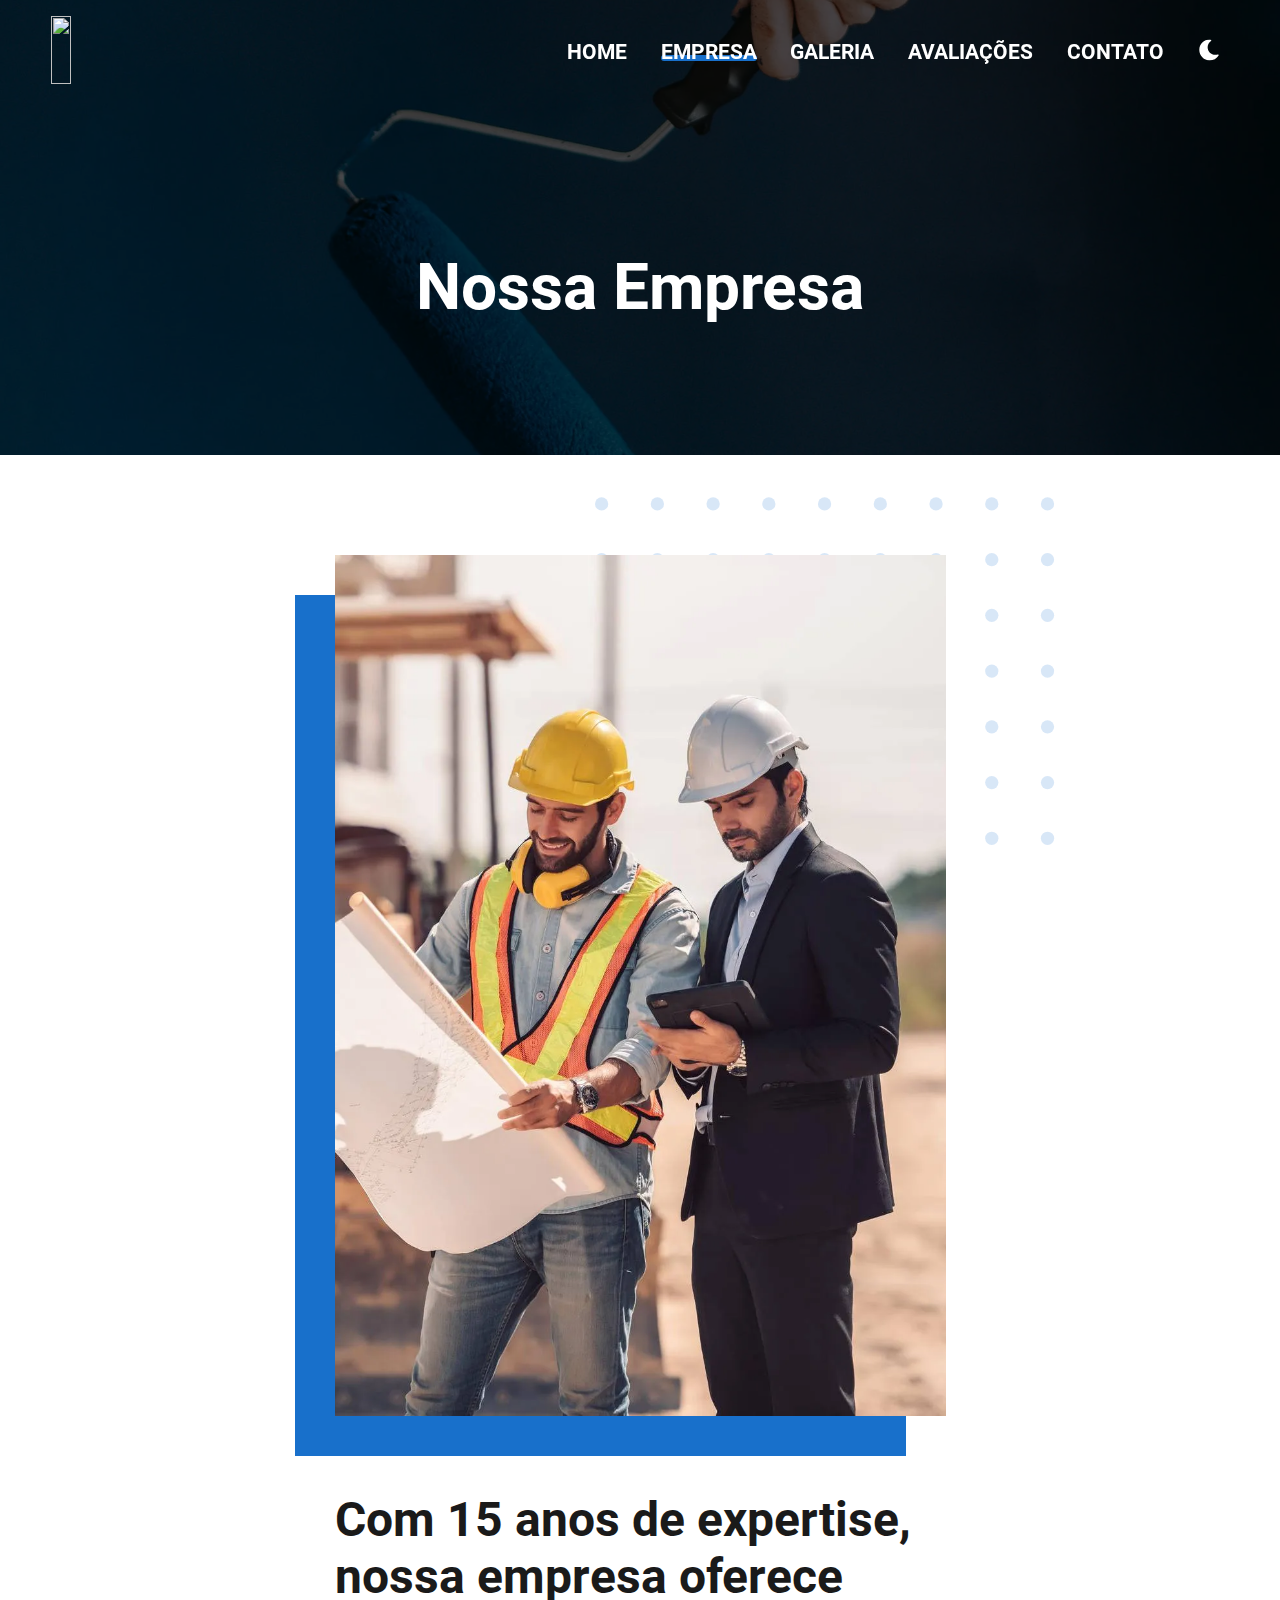
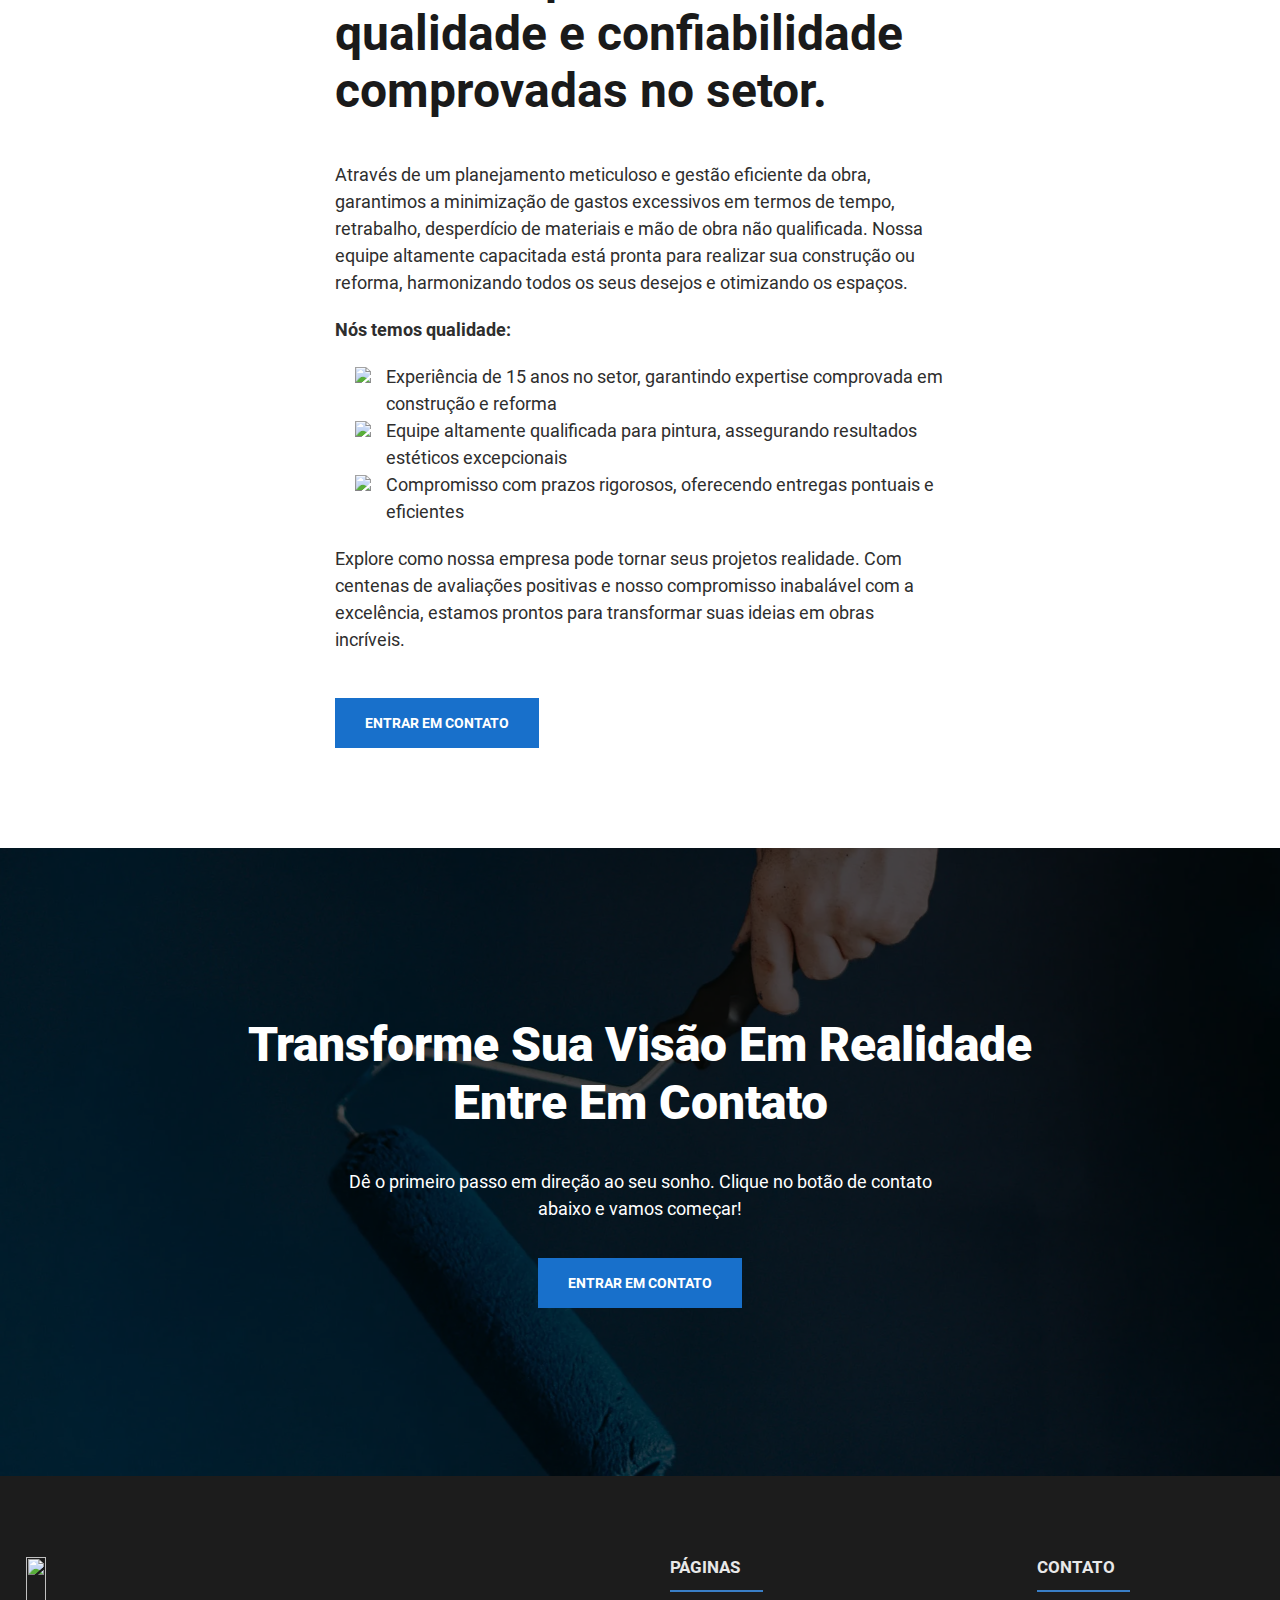
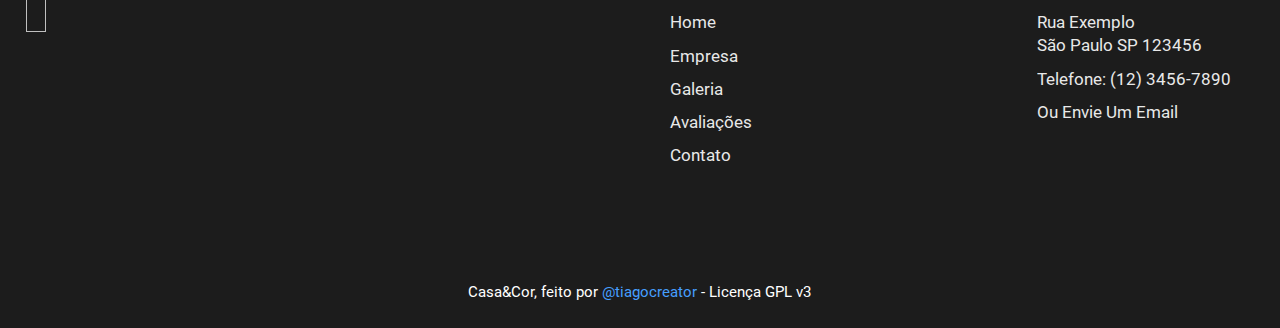
==== commit bce6a3b9: "Uptimize page images" ====
--- a/about.html
+++ b/about.html
@@ -110,10 +110,10 @@
         <section id="int-hero">
             <h1 id="home-h">Nossa Empresa</h1>
             <picture>
-                <source media="(max-width: 600px)" srcset="/images/landing-about-m.webp">
-                <source media="(min-width: 601px)" srcset="/images/landing-about.webp">
-                <img aria-hidden="true" decoding="async" src="/images/landing-about.webp" alt="cabinets" width="500"
-                    height="333">
+                <source media="(max-width: 400px)" srcset="/images/paint-s.webp">
+                <source media="(max-width: 600px)" srcset="/images/paint-m.webp">
+                <source media="(min-width: 601px)" srcset="/images/paint.webp">
+                <img aria-hidden="true" decoding="async" src="/images/paint-s.webp" alt="" width="360" height="240">
             </picture>
         </section>
 
@@ -171,10 +171,12 @@
                     <a class="button-solid" href="/contact.html">Entrar Em Contato</a>
                 </div>
                 <picture class="image-box">
-                    <source media="(max-width: 600px)" srcset="/images/worker-2-m.webp">
-                    <source media="(min-width: 601px)" srcset="/images/worker-2.webp">
+                    <source media="(max-width: 400px)" srcset="/images/worker-2-s.webp">
+                    <source media="(max-width: 550px)" srcset="/images/worker-2-m.webp">
+                    <source media="(max-width: 1024px)" srcset="/images/worker-2-l.webp">
+                    <source media="(min-width: 1025px)" srcset="/images/worker-2.webp">
                     <img aria-hidden="true" loading="lazy" decoding="async" src="/images/worker-2.webp"
-                        alt="engenheiros planejando a construção" width="600" height="620">
+                        alt="engenheiros planejando a construção" width="220" height="226">
                 </picture>
             </div>
         </section>
@@ -195,10 +197,11 @@
                 <a href="/contact.html" class="button-solid">Entrar Em Contato</a>
             </div>
             <picture>
-                <source media="(max-width: 600px)'" srcset="/images/paint-m.webp" />
-                <source media="(min-width: 601px)" srcset="/images/paint.webp" />
-                <img aria-hidden="true" loading="lazy" decoding="async" src="/images/paint.webp" alt="pincel de tinta"
-                    width="500" height="333" />
+                <source media="(max-width: 400px)" srcset="/images/paint-s.webp">
+                <source media="(max-width: 600px)" srcset="/images/paint-m.webp">
+                <source media="(min-width: 601px)" srcset="/images/paint.webp">
+                <img aria-hidden="true" loading="lazy" decoding="async" src="/images/paint-s.webp" alt="pincel de tinta"
+                    width="360" height="240">
             </picture>
         </section>
 
--- a/css/root.css
+++ b/css/root.css
@@ -1 +1 @@
-@media only screen and (min-width:0){:root{--primary:#1870cb;--primaryShade:#3d89d9;--primaryDark:#0a116b;--bodyText:#1a1a1a}@font-face{font-family:'Roboto';font-style:normal;font-weight:400;src:local(''),url('../fonts/roboto-v29-latin-regular.woff2') format('woff2'),url('../fonts/roboto-v29-latin-regular.woff') format('woff')}@font-face{font-family:'Roboto';font-style:normal;font-weight:700;src:local(''),url('../fonts/roboto-v29-latin-700.woff2') format('woff2'),url('../fonts/roboto-v29-latin-700.woff') format('woff')}@font-face{font-family:'Roboto';font-style:normal;font-weight:900;src:local(''),url('../fonts/roboto-v29-latin-900.woff2') format('woff2'),url('../fonts/roboto-v29-latin-900.woff') format('woff')}body,html{margin:0;padding:0;font-size:100%;font-family:'Roboto',Arial,sans-serif;color:var(--bodyText);overflow-x:hidden}*,*:before,*:after{margin:0;padding:0;box-sizing:border-box}body{transition:background-color .3s}.container{position:relative;width:92%;margin:auto}h1,h2,h3,h4,h5,h6{margin:0;color:#1a1a1a}p,li,a{font-size:1.125em;line-height:1.5em;margin:0}p,li{color:#444}a:hover,button:hover{cursor:pointer}.button-solid{font-size:.875em;font-weight:bold;text-transform:uppercase;text-decoration:none;display:inline-block;width:auto;color:#fff;line-height:3.57142857em;height:3.57142857em;text-align:center;padding:0 2.14285714em;position:relative;z-index:1;background-color:var(--primary);transition:color .3s;transition-delay:.1s}.button-solid:hover{color:#aad3e1}.button-solid:hover:before{width:100%}.button-solid:before{content:'';position:absolute;display:block;height:100%;opacity:1;top:0;left:0;z-index:-1;background-color:#000;width:0;transition:width .3s}.skip{position:absolute;top:0;left:0;opacity:0;z-index:-1111111}}@media only screen and (min-width:1024px){body,html{padding:0;margin:0}}@media only screen and (min-width:2000px){body,html{font-size:.85vw}}@media only screen and (max-width:1023px){#navigation{position:fixed;top:0;left:0;width:100%;z-index:10000;height:auto}#navigation .background-color-div{position:absolute;top:0;left:0;background-color:#fff;width:100%;height:100%;box-shadow:rgba(149,157,165,0.2) 0 8px 24px}#navigation .container{padding:.8125em 0;width:96%}#navigation .logo{display:inline-block;height:1.875em;width:auto}#navigation .logo img{width:auto;height:100%}#navigation .logo .light{display:none}#navigation .logo .dark{display:block}#navigation .hamburger-menu{position:absolute;right:0;border:none;height:3em;width:3em;z-index:100;display:block;background:transparent;padding:0;top:50%;transform:translateY(-50%);transition:top .3s}#navigation .hamburger-menu span{height:2px;width:1.875em;background-color:#000;display:block;position:absolute;left:50%;transform:translateX(-50%);transition:background-color .3s}#navigation .hamburger-menu span:before{content:'';position:absolute;display:block;height:2px;width:80%;background:#000;opacity:1;top:-6px;left:0;transition:width .3s,left .3s,top .3s,transform .5s}#navigation .hamburger-menu span:after{content:'';position:absolute;display:block;height:2px;width:80%;background:#000;opacity:1;top:6px;left:0;transition:width .3s,left .3s,top .3s,transform .3s}#navigation .hamburger-menu.clicked span{background-color:transparent}#navigation .hamburger-menu.clicked span:before{width:100%;transform:translate(-50%, -50%) rotate(225deg);left:50%;top:50%}#navigation .hamburger-menu.clicked span:after{width:100%;transform:translate(-50%, -50%) rotate(-225deg);left:50%;top:50%}#navigation #navbar-menu{position:fixed;right:0;padding:0;width:100%;border-radius:0 0 .375em .375em;z-index:-1;overflow:hidden;box-shadow:rgba(149,157,165,0.2) 0 8px 24px;background-color:#fff;top:4em;padding-top:0;height:0;transition:height .3s,padding-top .3s,top .3s}#navigation #navbar-menu ul{padding:0;perspective:700px}#navigation #navbar-menu ul li{list-style:none;margin-bottom:1.5em;text-align:center;transform-style:preserve-3d;opacity:0;transform:translateY(-0.4375em) rotateX(90deg);transition:opacity .5s,transform .5s}#navigation #navbar-menu ul li:nth-of-type(1){transition-delay:.1s}#navigation #navbar-menu ul li:nth-of-type(2){transition-delay:.2s}#navigation #navbar-menu ul li:nth-of-type(3){transition-delay:.3s}#navigation #navbar-menu ul li:nth-of-type(4){transition-delay:.4s}#navigation #navbar-menu ul li:nth-of-type(5){transition-delay:.5s}#navigation #navbar-menu ul li a{text-decoration:none;text-transform:uppercase;color:#000;font-size:1.1875em;text-align:center;display:inline-block;position:relative;font-weight:bold}#navigation #navbar-menu ul li a.active:before{content:'';position:absolute;display:block;height:.42105263em;background:var(--primary);opacity:1;bottom:.26315789em;border-radius:.21052632em;left:-0.31578947em;right:-0.31578947em;z-index:-1}#navigation #navbar-menu.open{height:19.125em;padding-top:1.25em;z-index:-100}#navigation #navbar-menu.open ul li{opacity:1;transform:translateY(0) rotateX(0)}}@media only screen and (min-width:64em){::-webkit-scrollbar-track{-webkit-box-shadow:inset 0 0 .375em rgba(0,0,0,0.3);background-color:#fff}::-webkit-scrollbar-track-piece{background-color:#f0f0f0}::-webkit-scrollbar{width:.75em;background-color:#f5f5f5}::-webkit-scrollbar-thumb{border-radius:.625em;background:var(--primary)}body.scroll #navigation .background-color-div{height:100%;box-shadow:rgba(100,100,111,0.2) 0 7px 29px 0}body.scroll #navigation .logo .light{display:none}body.scroll #navigation .logo .dark{display:block}body.scroll #navigation #navbar-menu ul li a{color:#1a1a1a}body.scroll #dark-mode-toggle svg path{fill:#000}body.dark-mode #navigation .background-color-div{height:100%;box-shadow:rgba(100,100,111,0.2) 0 7px 29px 0}#navigation{width:100%;height:6.25em;position:fixed;top:0;left:0;z-index:200000;padding:0;display:flex;align-items:center}#navigation .background-color-div{position:absolute;top:0;left:0;width:100%;background-color:#fff;height:0;transition:height .3s}#navigation .container{max-width:75em;display:flex;justify-content:flex-end;align-items:center}#navigation .logo{margin-right:auto;height:3.75em;width:auto}#navigation .logo img{width:auto;height:100%}#navigation #navbar-menu ul{padding:0;display:flex;justify-content:flex-end;align-items:center}#navigation #navbar-menu ul li{list-style:none;margin-left:1.875em;padding-top:.1875em}#navigation #navbar-menu ul li a{text-decoration:none;font-weight:bold;font-size:1.1875em;text-transform:uppercase;position:relative;z-index:1;color:#fff;transition:color .3s}#navigation #navbar-menu ul li a:before{content:'';position:absolute;display:block;height:.31578947em;border-radius:.15789474em;background:var(--primary);opacity:1;bottom:.10526316em;z-index:-1;left:0;width:0;transition:width .3s}#navigation #navbar-menu ul li a:hover:before{width:100%}#navigation #navbar-menu ul li a.active:before{content:'';position:absolute;display:block;width:100%;height:.31578947em;background:var(--primary);opacity:1;bottom:.10526316em;border-radius:.15789474em;left:0;right:-0.31578947em;z-index:-1;transition:bottom .3s}#navigation .hamburger-menu{display:none}}@media only screen and (max-width:1023px){body.dark-mode #navigation .background-color-div{background-color:var(--dark)}body.dark-mode #navigation .hamburger-menu.clicked span{background-color:var(--dark)}body.dark-mode #navigation .hamburger-menu span{background-color:#fff}body.dark-mode #navigation .hamburger-menu span:before,body.dark-mode #navigation .hamburger-menu span:after{background-color:#fff}body.dark-mode #navigation .logo .light{display:block}body.dark-mode #navigation .logo .dark{display:none !important}body.dark-mode #navigation #navbar-menu{background-color:var(--medium)}body.dark-mode #navigation #navbar-menu ul li a{color:#fff}body.dark-mode #navigation #navbar-menu ul li a:before{background:var(--accent)}body.dark-mode #navigation #navbar-menu ul li a.active{color:var(--primary)}}@media only screen and (min-width:1024px){body.dark-mode #navigation .background-color-div{background-color:var(--dark)}body.dark-mode #navigation .logo .light{display:block}body.dark-mode #navigation .logo .dark{display:none !important}body.dark-mode #navigation #navbar-menu ul li a{color:#fff}body.dark-mode #navigation #navbar-menu ul li a:before{background:var(--accent)}body.dark-mode #navigation #navbar-menu ul li a.active{color:var(--primary)}}@media only screen and (min-width:0){#int-hero{display:flex;justify-content:center;align-items:center;flex-direction:column;position:relative;z-index:1;min-height:30vh;padding-top:3.125em}#int-hero:before{content:'';position:absolute;display:block;height:100%;width:100%;background:#000;opacity:.7;top:0;left:0;z-index:-1}#int-hero picture{position:absolute;top:0;left:0;height:100%;width:100%;z-index:-2}#int-hero picture img{position:absolute;top:0;left:0;height:100%;width:100%;object-fit:cover}#int-hero h1{color:#fff;font-size:2.13333333em;text-align:center;margin:0 auto;position:relative;width:96%;max-width:7.8125em;margin-top:1.09375em;margin-bottom:.46875em}#int-hero p{color:#fff;text-align:center;max-width:22.22222222em;margin:auto;margin-bottom:1.66666667em;display:block;width:96%}}@media only screen and (min-width:48em){#int-hero{font-size:16px}#int-hero h1{font-size:4em}}@media only screen and (min-width:64em){#int-hero{min-height:18.75em;height:auto;padding-top:11.25em;padding-block-end:6.25em;background-attachment:fixed;font-size:inherit}}@media only screen and (min-width:0){#footer{background:#1c1c1c;padding:5.25em 0 1.25em;font-size:min(4vw, 1.2em)}#footer .left-section{margin:auto;margin-bottom:3.125em;text-align:center}#footer .left-section .logo{display:inline-block;margin:auto;width:auto;height:3.125em;margin-bottom:1.875em;text-align:center}#footer .left-section .logo img{width:auto;height:100%;display:block}#footer .left-section p{font-size:.875em;line-height:1.92857143;color:#fff;opacity:.9;text-align:center;width:100%;width:21.92857143em;margin:auto}#footer .right-section{width:96%;max-width:25.4375em;margin:auto}#footer .right-section .lists{display:flex;justify-content:space-between;flex-wrap:wrap;width:96%;max-width:19.1875em;margin:auto}#footer .right-section .lists ul{padding:0;margin-bottom:0;margin-top:0}#footer .right-section .lists ul:nth-of-type(3){margin-top:3.125em}#footer .right-section .lists ul:nth-of-type(3) li{display:flex;justify-content:flex-start;align-items:center;margin-bottom:.88888889em}#footer .right-section .lists ul:nth-of-type(3) li:last-of-type{margin-bottom:0}#footer .right-section .lists ul li{list-style:none;margin-bottom:.66666667em;color:#fff;font-size:1em;opacity:.9}#footer .right-section .lists ul li a{text-decoration:none;color:#fff;line-height:1.16666667;transition:color .3s}#footer .right-section .lists ul li a:hover{color:var(--primary)}#footer .right-section .lists ul h2{color:#fff;font-size:1.125em;line-height:1.16666667;margin-bottom:2.05555556em;text-transform:uppercase;font-weight:bold;position:relative}#footer .right-section .lists ul h2:before{content:'';position:absolute;display:block;height:.11111111em;width:5.38888889em;background:var(--primaryShade);opacity:1;bottom:-0.88888889em;left:0}#footer .right-section .buttons{display:flex;justify-content:center}#footer .right-section .button-solid{margin:0;height:2.94444444em;padding-top:.16666667em;width:13.88888889em}#footer .credit{color:#fff;width:96%;margin:auto;text-align:center;margin-top:6.25em;line-height:2.25em;font-size:1em}#footer .credit a{color:var(--primary);text-decoration:none;font-size:1em}#footer .credit a:hover{text-decoration:underline}#footer .credit .copyright{display:block;font-size:1em}}@media only screen and (min-width:64em){#footer{font-size:min(1.2vw, 1em)}#footer .container{display:flex;flex-direction:row;flex-wrap:nowrap;justify-content:space-between;width:96%;max-width:82.5em;margin:auto;padding:0}#footer .left-section{width:25.5625em;margin:0;text-align:left}#footer .left-section .logo{text-align:left;margin-left:0;height:4.375em}#footer .left-section p{text-align:left;margin-left:0}#footer .right-section{margin:0;width:38.0625em;max-width:none}#footer .right-section .lists{width:96%;max-width:48.0625em;margin:0;max-width:initial}#footer .right-section .lists ul:nth-of-type(3){margin-top:0}#footer .right-section .lists ul:nth-of-type(3) li:first-of-type{margin-bottom:0}#footer .right-section .lists ul li a{position:relative}#footer .right-section .lists ul li a:before{content:'';position:absolute;display:block;height:.11111111em;width:0;background:var(--primary);opacity:1;bottom:-0.16666667em;left:0;transition:width .3s}#footer .right-section .lists ul li a:hover:before{width:100%}#footer .right-section .buttons{justify-content:flex-start}#footer .credit .copyright{display:inline-block}}@media only screen and (min-width:0){body.dark-mode #footer{background:#061623}}+@media only screen and (min-width:0){:root{--primary:#1870cb;--primaryShade:#3d89d9;--primaryDark:#0a116b;--bodyText:#1a1a1a}@font-face{font-family:'Roboto';font-style:normal;font-weight:400;src:local(''),url('../fonts/roboto-v29-latin-regular.woff2') format('woff2'),url('../fonts/roboto-v29-latin-regular.woff') format('woff');font-display:swap}@font-face{font-family:'Roboto';font-style:normal;font-weight:700;src:local(''),url('../fonts/roboto-v29-latin-700.woff2') format('woff2'),url('../fonts/roboto-v29-latin-700.woff') format('woff');font-display:swap}@font-face{font-family:'Roboto';font-style:normal;font-weight:900;src:local(''),url('../fonts/roboto-v29-latin-900.woff2') format('woff2'),url('../fonts/roboto-v29-latin-900.woff') format('woff');font-display:swap}body,html{margin:0;padding:0;font-size:100%;font-family:'Roboto',Arial,sans-serif;color:var(--bodyText);overflow-x:hidden}*,*:before,*:after{margin:0;padding:0;box-sizing:border-box}body{transition:background-color .3s}.container{position:relative;width:92%;margin:auto}h1,h2,h3,h4,h5,h6{margin:0;color:#1a1a1a}p,li,a{font-size:1.125em;line-height:1.5em;margin:0}p,li{color:#2e2e2e}a:hover,button:hover{cursor:pointer}.button-solid{font-size:.875em;font-weight:bold;text-transform:uppercase;text-decoration:none;display:inline-block;width:auto;color:#fff;line-height:3.57142857em;height:3.57142857em;text-align:center;padding:0 2.14285714em;position:relative;z-index:1;background-color:var(--primary);transition:color .3s;transition-delay:.1s}.button-solid:hover{color:#aad3e1}.button-solid:hover:before{width:100%}.button-solid:before{content:'';position:absolute;display:block;height:100%;opacity:1;top:0;left:0;z-index:-1;background-color:#000;width:0;transition:width .3s}.skip{position:absolute;top:0;left:0;opacity:0;z-index:-1111111}}@media only screen and (min-width:1024px){body,html{padding:0;margin:0}}@media only screen and (min-width:2000px){body,html{font-size:.85vw}}@media only screen and (max-width:1023px){#navigation{position:fixed;top:0;left:0;width:100%;z-index:10000;height:auto}#navigation .background-color-div{position:absolute;top:0;left:0;background-color:#fff;width:100%;height:100%;box-shadow:rgba(149,157,165,0.2) 0 8px 24px}#navigation .container{padding:.8125em 0;width:96%}#navigation .logo{display:inline-block;height:1.875em;width:auto}#navigation .logo img{width:auto;height:100%}#navigation .logo .light{display:none}#navigation .logo .dark{display:block}#navigation .hamburger-menu{position:absolute;right:0;border:none;height:3em;width:3em;z-index:100;display:block;background:transparent;padding:0;top:50%;transform:translateY(-50%);transition:top .3s}#navigation .hamburger-menu span{height:2px;width:1.875em;background-color:#000;display:block;position:absolute;left:50%;transform:translateX(-50%);transition:background-color .3s}#navigation .hamburger-menu span:before{content:'';position:absolute;display:block;height:2px;width:80%;background:#000;opacity:1;top:-6px;left:0;transition:width .3s,left .3s,top .3s,transform .5s}#navigation .hamburger-menu span:after{content:'';position:absolute;display:block;height:2px;width:80%;background:#000;opacity:1;top:6px;left:0;transition:width .3s,left .3s,top .3s,transform .3s}#navigation .hamburger-menu.clicked span{background-color:transparent}#navigation .hamburger-menu.clicked span:before{width:100%;transform:translate(-50%, -50%) rotate(225deg);left:50%;top:50%}#navigation .hamburger-menu.clicked span:after{width:100%;transform:translate(-50%, -50%) rotate(-225deg);left:50%;top:50%}#navigation #navbar-menu{position:fixed;right:0;padding:0;width:100%;border-radius:0 0 .375em .375em;z-index:-1;overflow:hidden;box-shadow:rgba(149,157,165,0.2) 0 8px 24px;background-color:#fff;top:4em;padding-top:0;height:0;transition:height .3s,padding-top .3s,top .3s}#navigation #navbar-menu ul{padding:0;perspective:700px}#navigation #navbar-menu ul li{list-style:none;margin-bottom:1.5em;text-align:center;transform-style:preserve-3d;opacity:0;transform:translateY(-0.4375em) rotateX(90deg);transition:opacity .5s,transform .5s}#navigation #navbar-menu ul li:nth-of-type(1){transition-delay:.1s}#navigation #navbar-menu ul li:nth-of-type(2){transition-delay:.2s}#navigation #navbar-menu ul li:nth-of-type(3){transition-delay:.3s}#navigation #navbar-menu ul li:nth-of-type(4){transition-delay:.4s}#navigation #navbar-menu ul li:nth-of-type(5){transition-delay:.5s}#navigation #navbar-menu ul li a{text-decoration:none;text-transform:uppercase;color:#000;font-size:1.1875em;text-align:center;display:inline-block;position:relative;font-weight:bold}#navigation #navbar-menu ul li a.active:before{content:'';position:absolute;display:block;height:.42105263em;background:var(--primary);opacity:1;bottom:.26315789em;border-radius:.21052632em;left:-0.31578947em;right:-0.31578947em;z-index:-1}#navigation #navbar-menu.open{height:19.125em;padding-top:1.25em;z-index:-100}#navigation #navbar-menu.open ul li{opacity:1;transform:translateY(0) rotateX(0)}}@media only screen and (min-width:64em){::-webkit-scrollbar-track{-webkit-box-shadow:inset 0 0 .375em rgba(0,0,0,0.3);background-color:#fff}::-webkit-scrollbar-track-piece{background-color:#f0f0f0}::-webkit-scrollbar{width:.75em;background-color:#f5f5f5}::-webkit-scrollbar-thumb{border-radius:.625em;background:var(--primary)}body.scroll #navigation .background-color-div{height:100%;box-shadow:rgba(100,100,111,0.2) 0 7px 29px 0}body.scroll #navigation .logo .light{display:none}body.scroll #navigation .logo .dark{display:block}body.scroll #navigation #navbar-menu ul li a{color:#1a1a1a}body.scroll #dark-mode-toggle svg path{fill:#000}body.dark-mode #navigation .background-color-div{height:100%;box-shadow:rgba(100,100,111,0.2) 0 7px 29px 0}#navigation{width:100%;height:6.25em;position:fixed;top:0;left:0;z-index:200000;padding:0;display:flex;align-items:center}#navigation .background-color-div{position:absolute;top:0;left:0;width:100%;background-color:#fff;height:0;transition:height .3s}#navigation .container{max-width:75em;display:flex;justify-content:flex-end;align-items:center}#navigation .logo{margin-right:auto;height:3.75em;width:auto}#navigation .logo img{width:auto;height:100%}#navigation #navbar-menu ul{padding:0;display:flex;justify-content:flex-end;align-items:center}#navigation #navbar-menu ul li{list-style:none;margin-left:1.875em;padding-top:.1875em}#navigation #navbar-menu ul li a{text-decoration:none;font-weight:bold;font-size:1.1875em;text-transform:uppercase;position:relative;z-index:1;color:#fff;transition:color .3s}#navigation #navbar-menu ul li a:before{content:'';position:absolute;display:block;height:.31578947em;border-radius:.15789474em;background:var(--primary);opacity:1;bottom:.10526316em;z-index:-1;left:0;width:0;transition:width .3s}#navigation #navbar-menu ul li a:hover:before{width:100%}#navigation #navbar-menu ul li a.active:before{content:'';position:absolute;display:block;width:100%;height:.31578947em;background:var(--primary);opacity:1;bottom:.10526316em;border-radius:.15789474em;left:0;right:-0.31578947em;z-index:-1;transition:bottom .3s}#navigation .hamburger-menu{display:none}}@media only screen and (max-width:1023px){body.dark-mode #navigation .background-color-div{background-color:var(--dark)}body.dark-mode #navigation .hamburger-menu.clicked span{background-color:var(--dark)}body.dark-mode #navigation .hamburger-menu span{background-color:#fff}body.dark-mode #navigation .hamburger-menu span:before,body.dark-mode #navigation .hamburger-menu span:after{background-color:#fff}body.dark-mode #navigation .logo .light{display:block}body.dark-mode #navigation .logo .dark{display:none !important}body.dark-mode #navigation #navbar-menu{background-color:var(--medium)}body.dark-mode #navigation #navbar-menu ul li a{color:#fff}body.dark-mode #navigation #navbar-menu ul li a:before{background:var(--accent)}body.dark-mode #navigation #navbar-menu ul li a.active{color:var(--primary)}}@media only screen and (min-width:1024px){body.dark-mode #navigation .background-color-div{background-color:var(--dark)}body.dark-mode #navigation .logo .light{display:block}body.dark-mode #navigation .logo .dark{display:none !important}body.dark-mode #navigation #navbar-menu ul li a{color:#fff}body.dark-mode #navigation #navbar-menu ul li a:before{background:var(--accent)}body.dark-mode #navigation #navbar-menu ul li a.active{color:var(--primary)}}@media only screen and (min-width:0){#int-hero{display:flex;justify-content:center;align-items:center;flex-direction:column;position:relative;z-index:1;min-height:30vh;padding-top:3.125em}#int-hero:before{content:'';position:absolute;display:block;height:100%;width:100%;background:#000;opacity:.7;top:0;left:0;z-index:-1}#int-hero picture{position:absolute;top:0;left:0;height:100%;width:100%;z-index:-2}#int-hero picture img{position:absolute;top:0;left:0;height:100%;width:100%;object-fit:cover}#int-hero h1{color:#fff;font-size:2.13333333em;text-align:center;margin:0 auto;position:relative;width:96%;max-width:7.8125em;margin-top:1.09375em;margin-bottom:.46875em}#int-hero p{color:#fff;text-align:center;max-width:22.22222222em;margin:auto;margin-bottom:1.66666667em;display:block;width:96%}}@media only screen and (min-width:48em){#int-hero{font-size:16px}#int-hero h1{font-size:4em}}@media only screen and (min-width:64em){#int-hero{min-height:18.75em;height:auto;padding-top:11.25em;padding-block-end:6.25em;background-attachment:fixed;font-size:inherit}}@media only screen and (min-width:0){#footer{background:#1c1c1c;padding:5.25em 0 1.25em;font-size:min(4vw, 1.2em)}#footer .left-section{margin:auto;margin-bottom:3.125em;text-align:center}#footer .left-section .logo{display:inline-block;margin:auto;width:auto;height:3.125em;margin-bottom:1.875em;text-align:center}#footer .left-section .logo img{width:auto;height:100%;display:block}#footer .left-section p{font-size:.875em;line-height:1.92857143;color:#fff;opacity:.9;text-align:center;width:100%;width:21.92857143em;margin:auto}#footer .right-section{width:96%;max-width:25.4375em;margin:auto}#footer .right-section .lists{display:flex;justify-content:space-between;flex-wrap:wrap;width:96%;max-width:19.1875em;margin:auto}#footer .right-section .lists ul{padding:0;margin-bottom:0;margin-top:0}#footer .right-section .lists ul:nth-of-type(3){margin-top:3.125em}#footer .right-section .lists ul:nth-of-type(3) li{display:flex;justify-content:flex-start;align-items:center;margin-bottom:.88888889em}#footer .right-section .lists ul:nth-of-type(3) li:last-of-type{margin-bottom:0}#footer .right-section .lists ul li{list-style:none;margin-bottom:.66666667em;color:#fff;font-size:1em;opacity:.9}#footer .right-section .lists ul li a{text-decoration:none;color:#fff;line-height:1.16666667;transition:color .3s}#footer .right-section .lists ul li a:hover{color:var(--primary)}#footer .right-section .lists ul h2{color:#fff;font-size:1.125em;line-height:1.16666667;margin-bottom:2.05555556em;text-transform:uppercase;font-weight:bold;position:relative}#footer .right-section .lists ul h2:before{content:'';position:absolute;display:block;height:.11111111em;width:5.38888889em;background:var(--primaryShade);opacity:1;bottom:-0.88888889em;left:0}#footer .right-section .buttons{display:flex;justify-content:center}#footer .right-section .button-solid{margin:0;height:2.94444444em;padding-top:.16666667em;width:13.88888889em}#footer .credit{color:#fff;width:96%;margin:auto;text-align:center;margin-top:6.25em;line-height:2.25em;font-size:1em}#footer .credit a{color:#469fff;text-decoration:none;font-size:1em}#footer .credit a:hover{text-decoration:underline}#footer .credit .copyright{display:block;font-size:1em}}@media only screen and (min-width:64em){#footer{font-size:min(1.2vw, 1em)}#footer .container{display:flex;flex-direction:row;flex-wrap:nowrap;justify-content:space-between;width:96%;max-width:82.5em;margin:auto;padding:0}#footer .left-section{width:25.5625em;margin:0;text-align:left}#footer .left-section .logo{text-align:left;margin-left:0;height:4.375em}#footer .left-section p{text-align:left;margin-left:0}#footer .right-section{margin:0;width:38.0625em;max-width:none}#footer .right-section .lists{width:96%;max-width:48.0625em;margin:0;max-width:initial}#footer .right-section .lists ul:nth-of-type(3){margin-top:0}#footer .right-section .lists ul:nth-of-type(3) li:first-of-type{margin-bottom:0}#footer .right-section .lists ul li a{position:relative}#footer .right-section .lists ul li a:before{content:'';position:absolute;display:block;height:.11111111em;width:0;background:var(--primary);opacity:1;bottom:-0.16666667em;left:0;transition:width .3s}#footer .right-section .lists ul li a:hover:before{width:100%}#footer .right-section .buttons{justify-content:flex-start}#footer .credit .copyright{display:inline-block}}@media only screen and (min-width:0){body.dark-mode #footer{background:#061623}}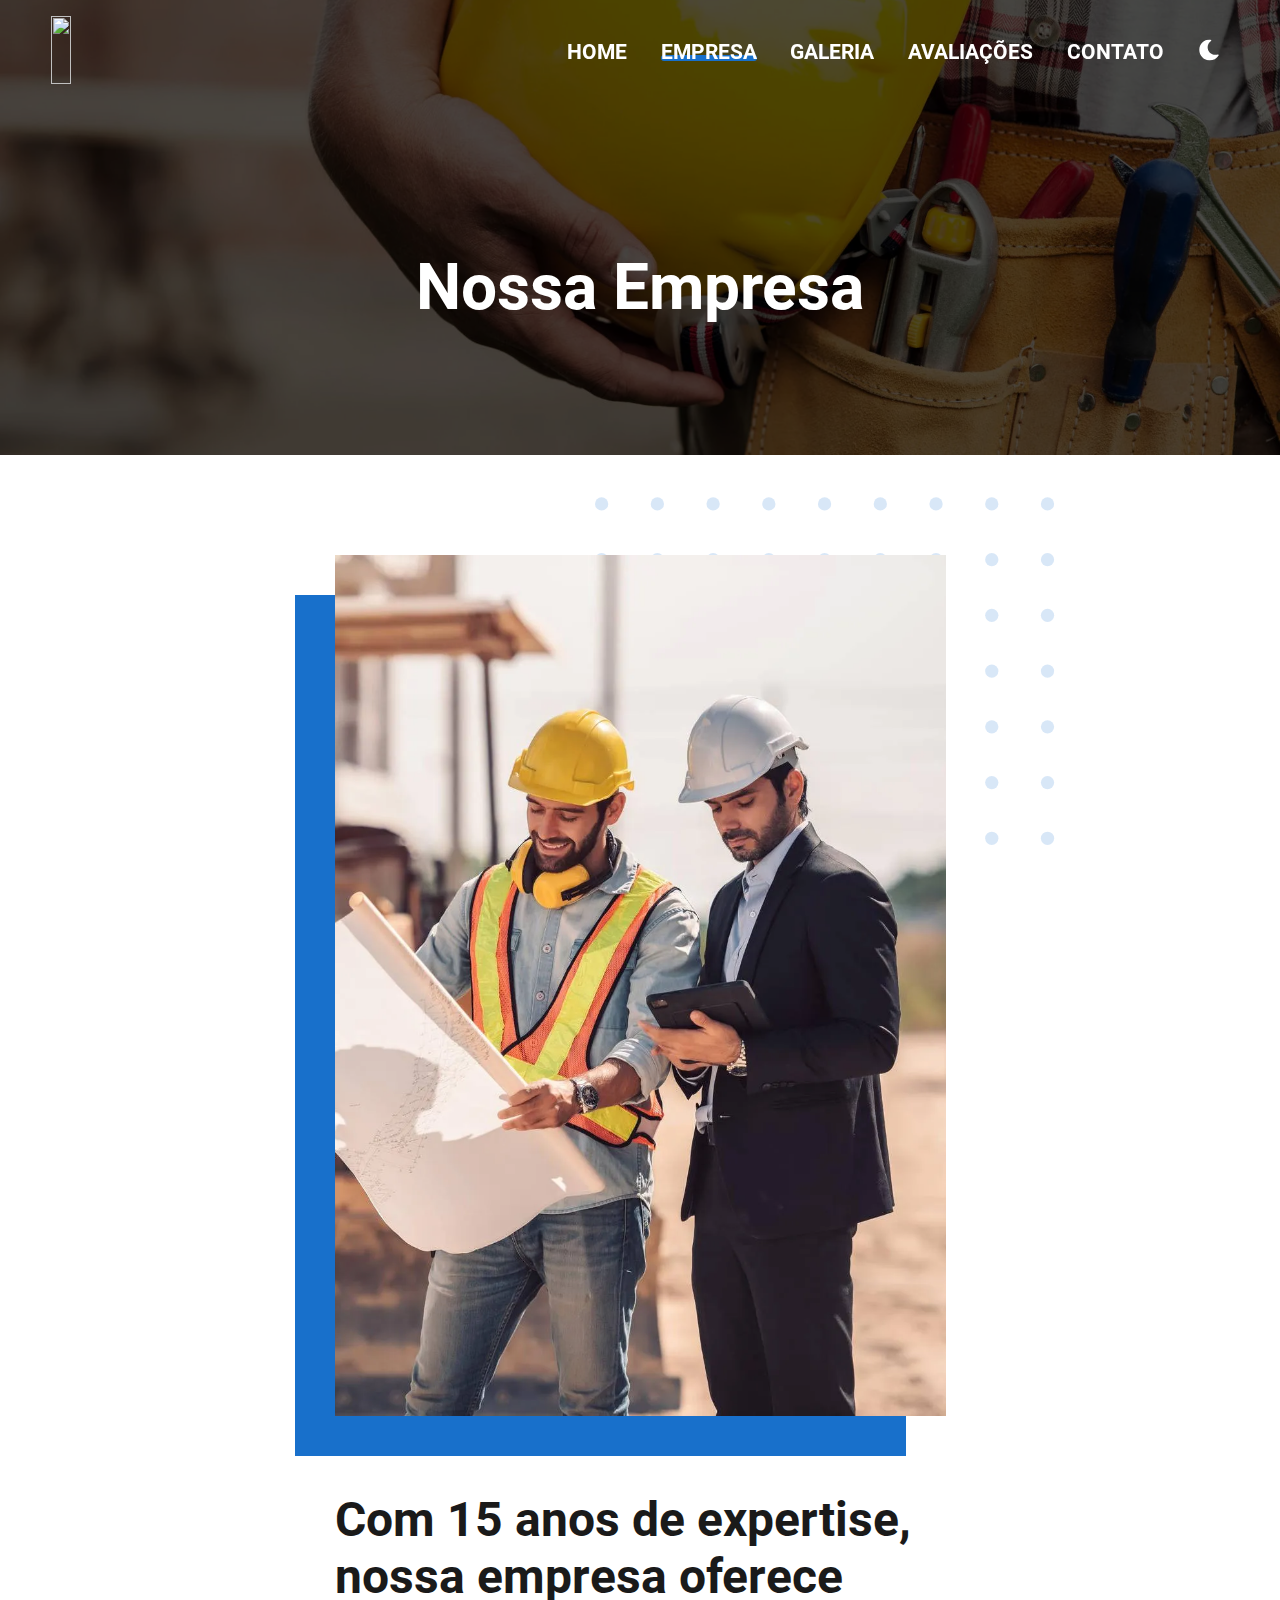
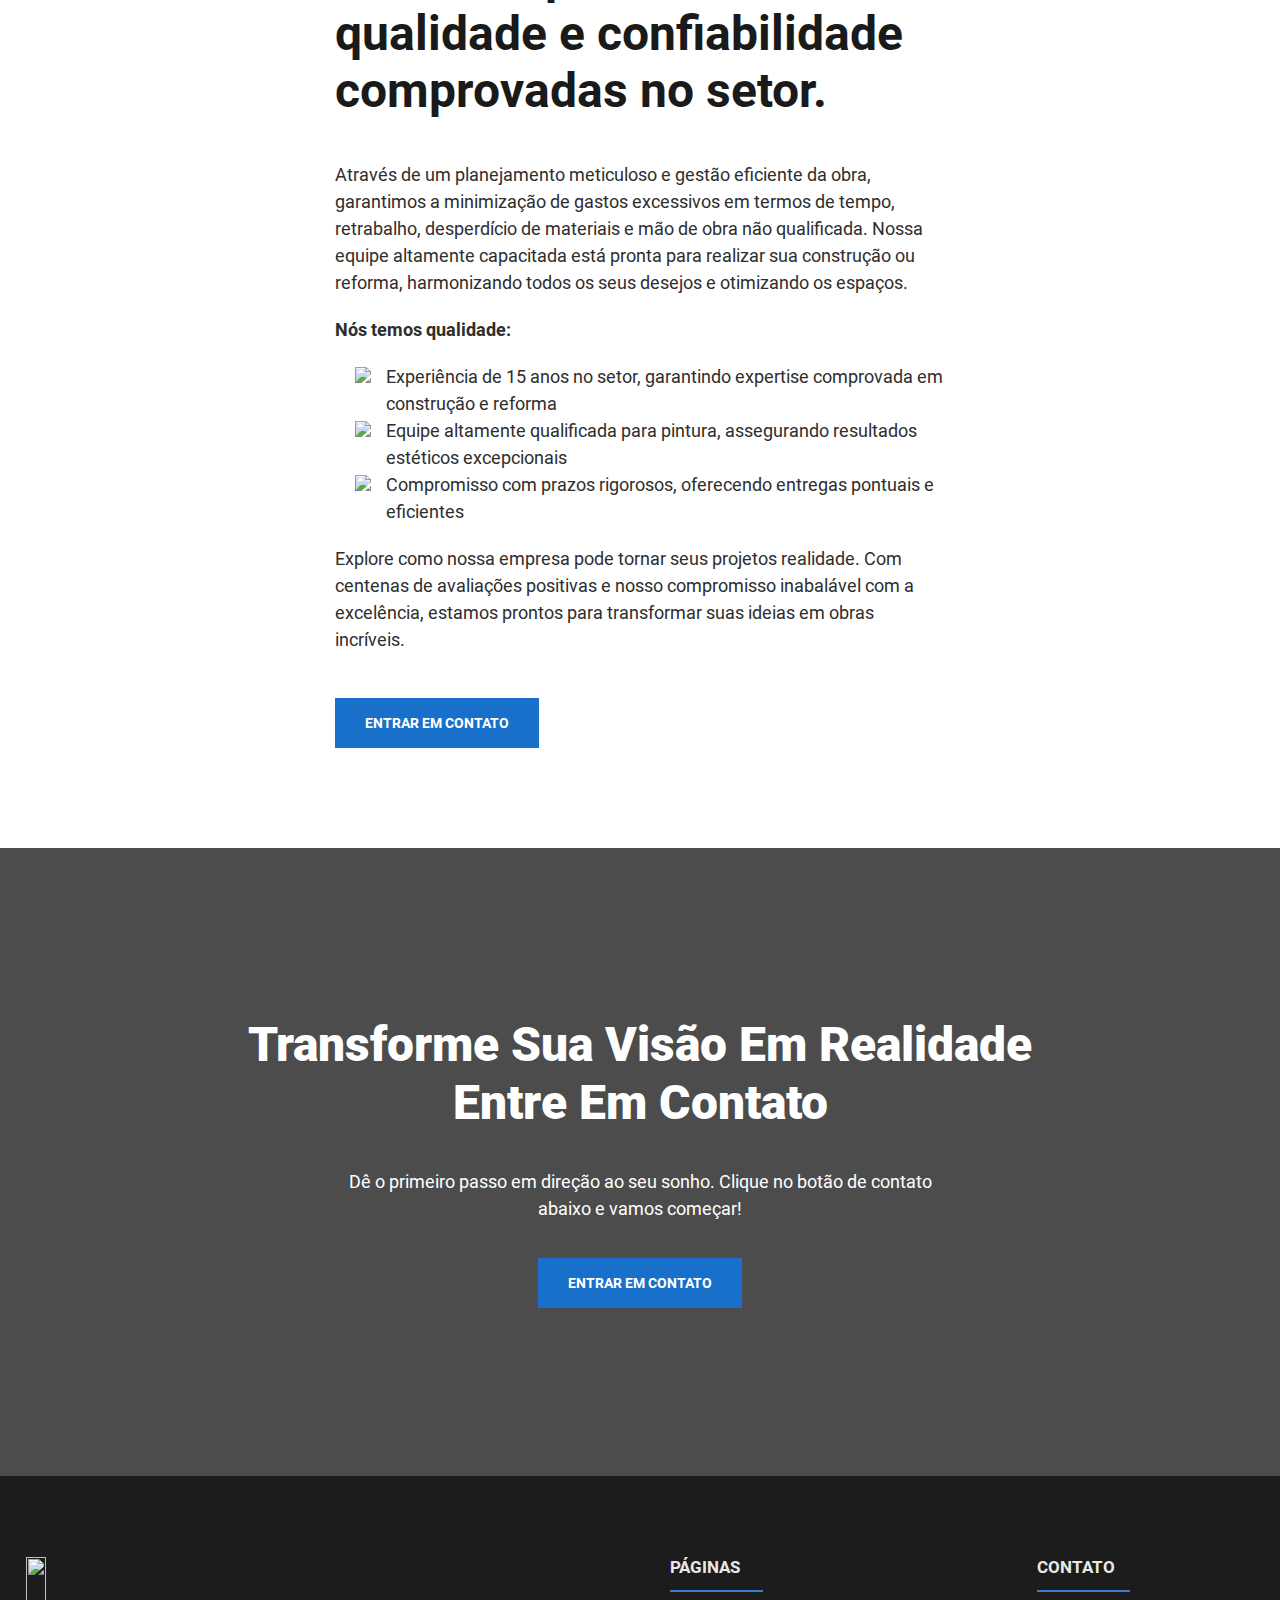
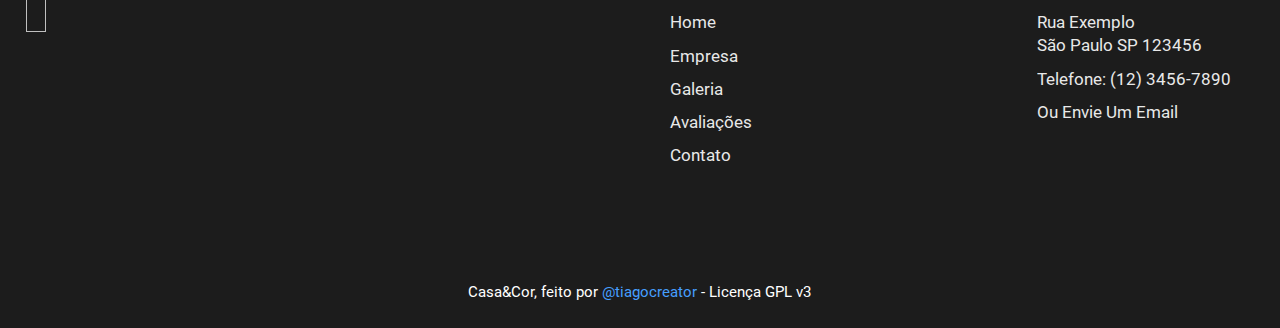
==== commit 6a3ecfd8: "Fix bugs" ====
--- a/about.html
+++ b/about.html
@@ -29,7 +29,7 @@
     <meta name="theme-color" content="#ffffff">
 
     <!-- Pré-carregar -->
-    <link rel="preload" as="image" href="/images/landing-about-m.webp" />
+    <link rel="preload" as="image" href="/images/landing-about-s.webp" />
     <link rel="preload" as="font" type="font/woff2" href="fonts/roboto-v29-latin-regular.woff2" crossorigin />
     <link rel="preload" as="font" type="font/woff2" href="fonts/roboto-v29-latin-700.woff2" crossorigin />
 
@@ -69,7 +69,7 @@
 
                 <!--Logo Dark-->
                 <img class="dark" aria-hidden="true" src="/images/logo-blue-m.webp"
-                    srcset="/images/logo-blue-m.webp, x /images/logo-blue-l.webp 2x" alt="" width="196" height="92"
+                    srcset="/images/logo-blue-m.webp 1x, /images/logo-blue-l.webp 2x" alt="" width="196" height="92"
                     decoding="async" loading="lazy">
             </a>
 
@@ -110,10 +110,11 @@
         <section id="int-hero">
             <h1 id="home-h">Nossa Empresa</h1>
             <picture>
-                <source media="(max-width: 400px)" srcset="/images/paint-s.webp">
-                <source media="(max-width: 600px)" srcset="/images/paint-m.webp">
-                <source media="(min-width: 601px)" srcset="/images/paint.webp">
-                <img aria-hidden="true" decoding="async" src="/images/paint-s.webp" alt="" width="360" height="240">
+                <source media="(max-width: 400px)" srcset="/images/landing-about-s.webp">
+                <source media="(max-width: 600px)" srcset="/images/landing-about-m.webp">
+                <source media="(min-width: 601px)" srcset="/images/landing-about.webp">
+                <img aria-hidden="true" decoding="async" src="/images/landing-about-s.webp" alt="" width="360"
+                    height="240">
             </picture>
         </section>
 
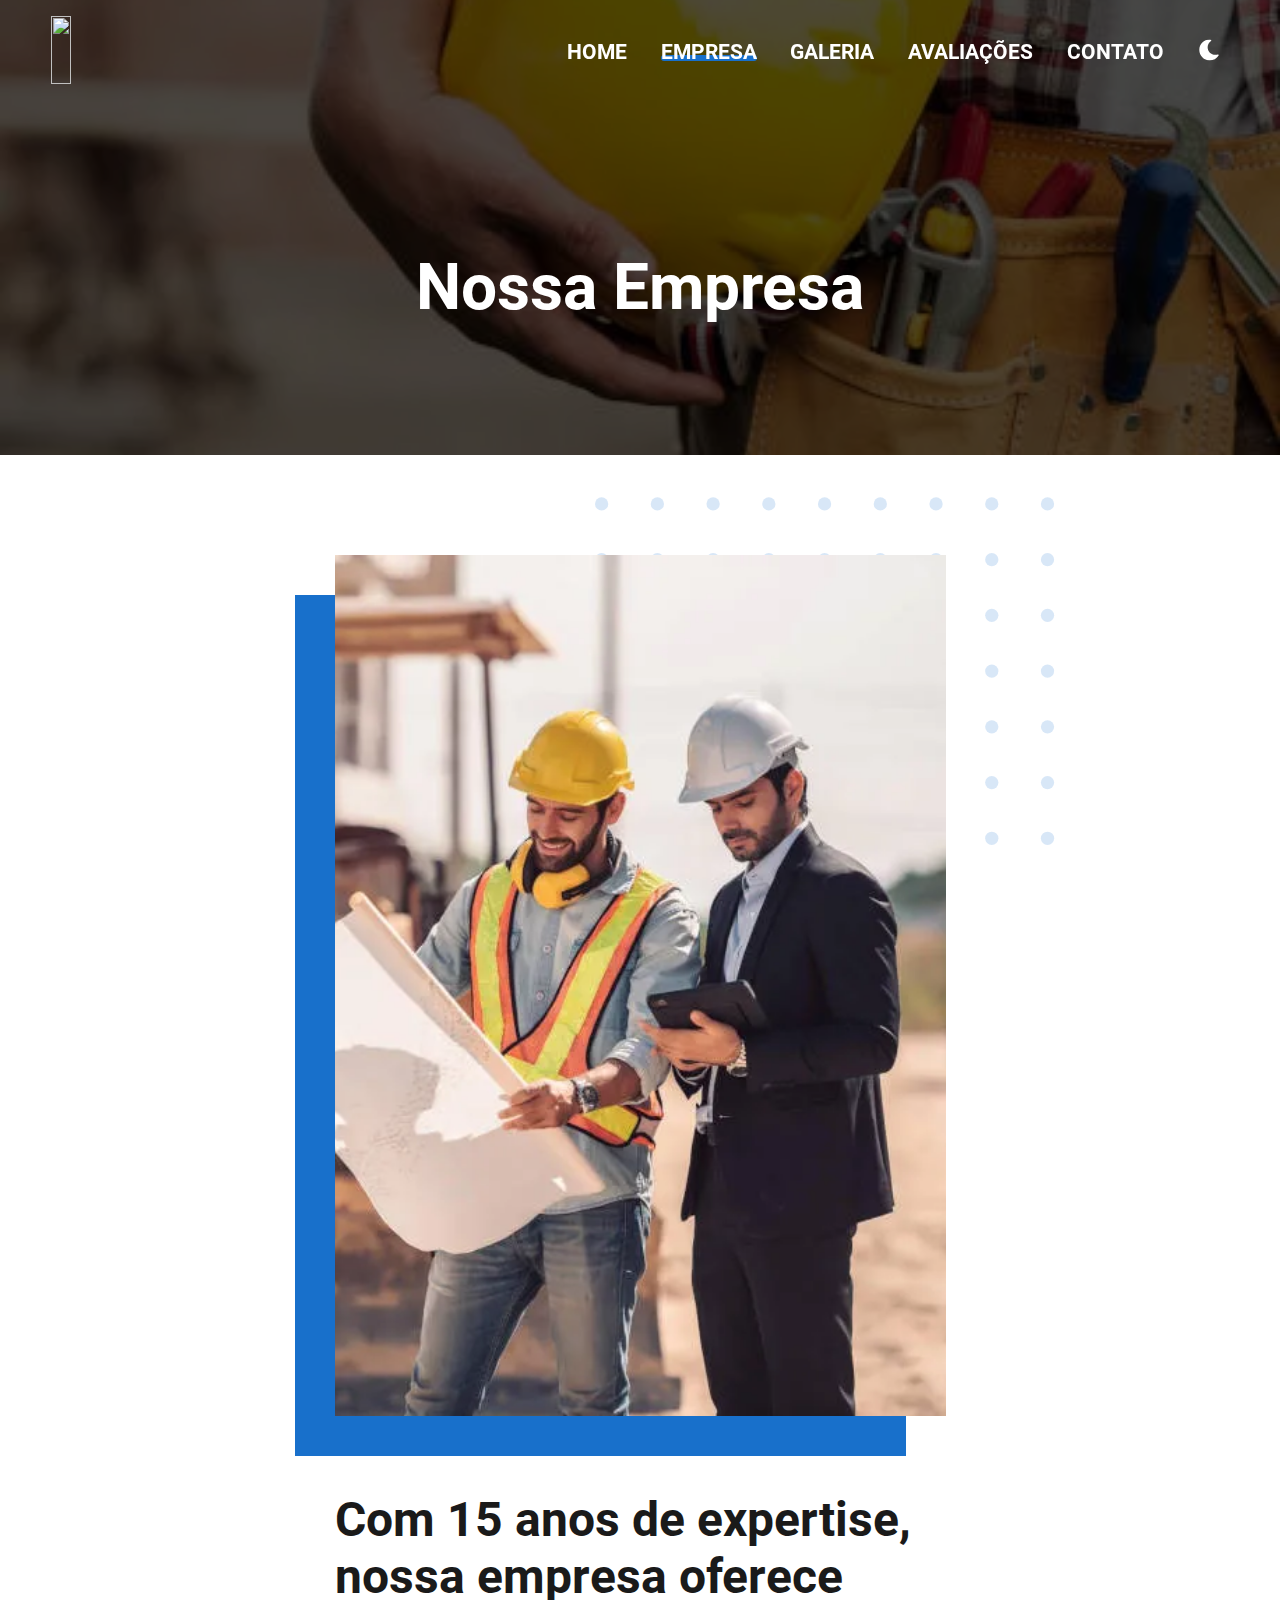
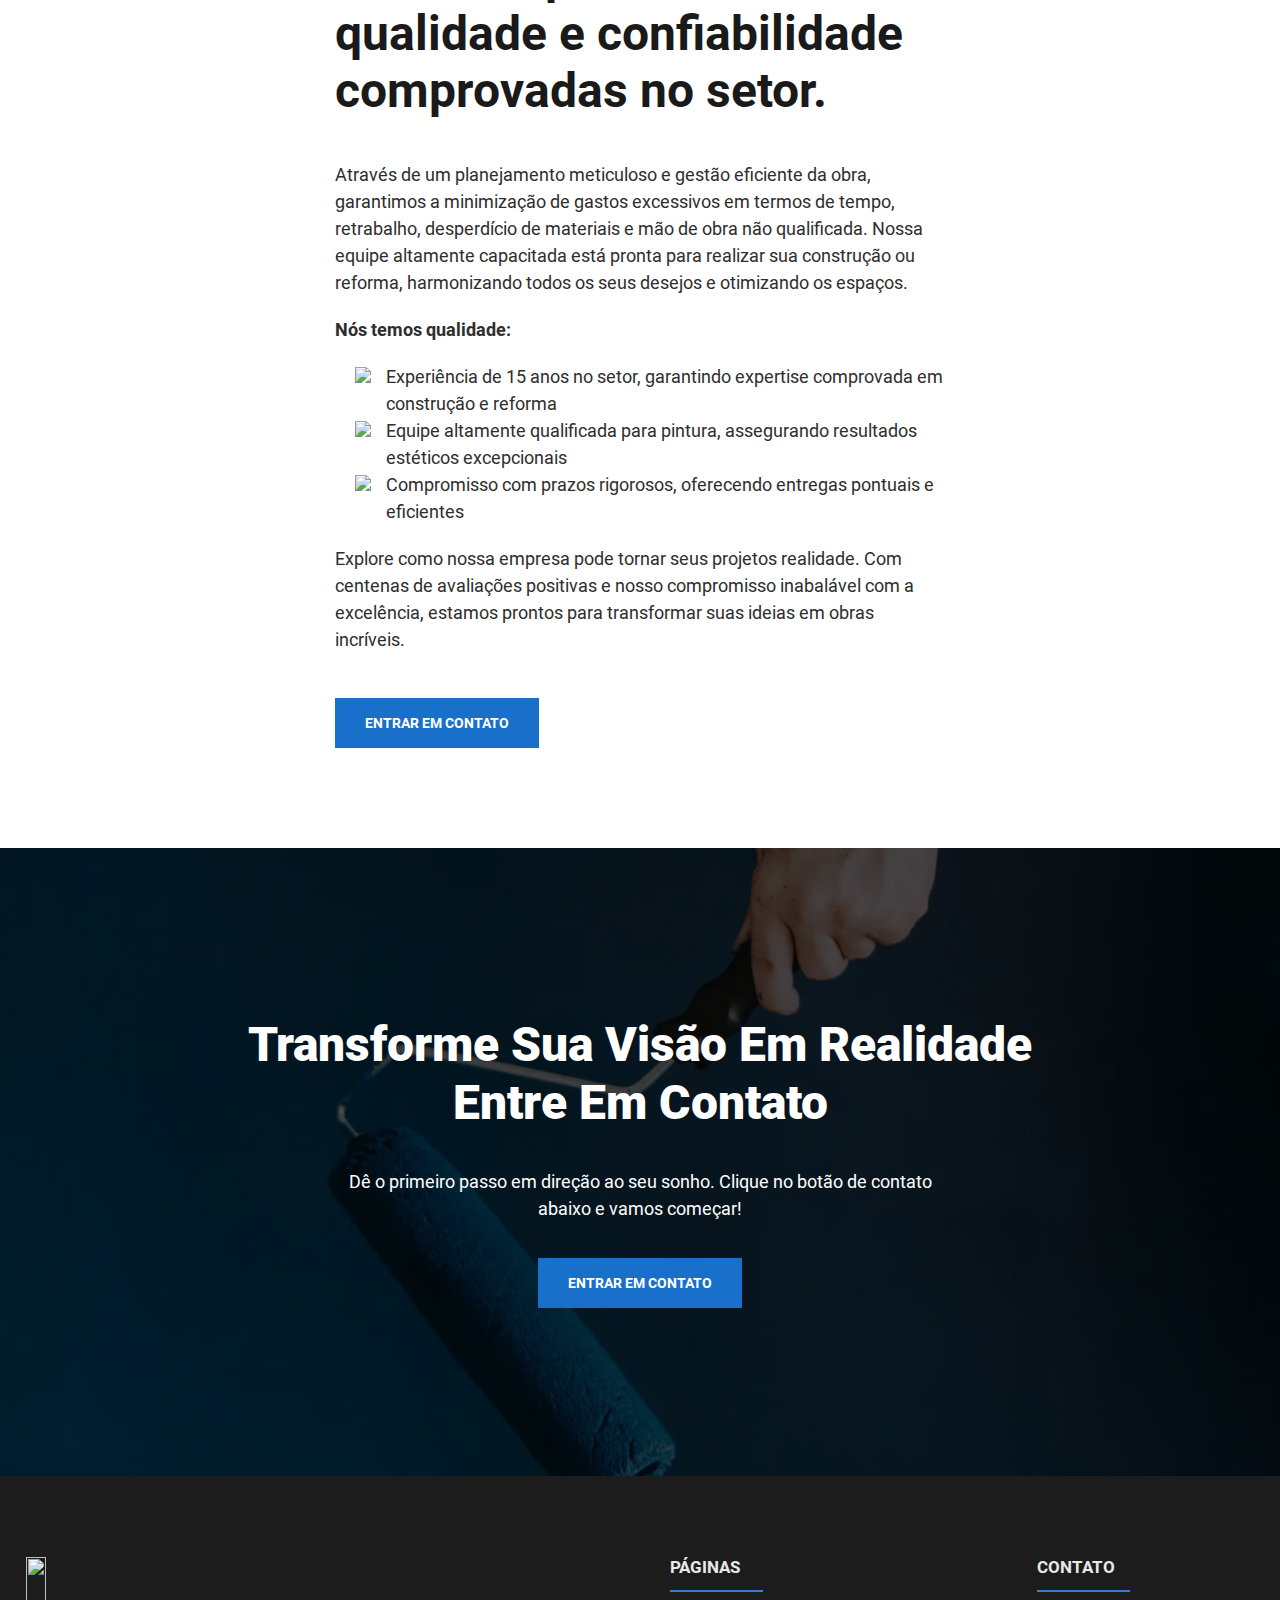
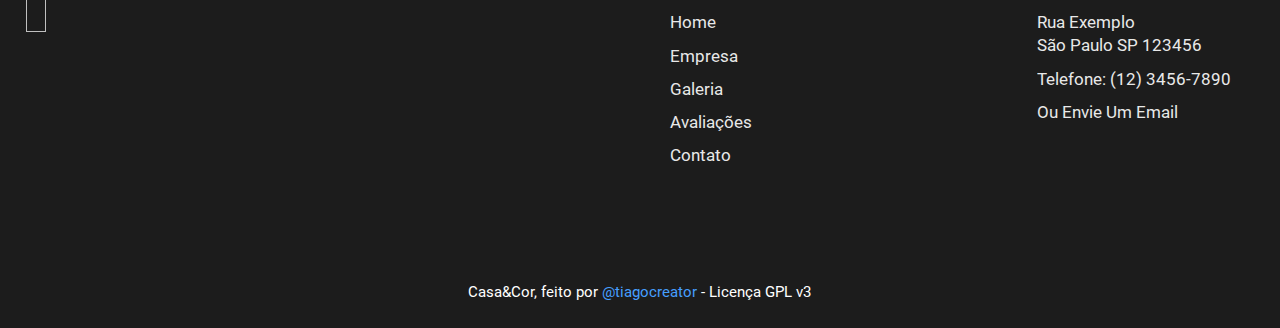
==== commit 0577c175: "Optimize image loading and responsiveness" ====
--- a/about.html
+++ b/about.html
@@ -29,6 +29,7 @@
     <meta name="theme-color" content="#ffffff">
 
     <!-- Pré-carregar -->
+    <link rel="preload" as="image" href="/images/content-circles.svg" />
     <link rel="preload" as="image" href="/images/landing-about-s.webp" />
     <link rel="preload" as="font" type="font/woff2" href="fonts/roboto-v29-latin-regular.woff2" crossorigin />
     <link rel="preload" as="font" type="font/woff2" href="fonts/roboto-v29-latin-700.woff2" crossorigin />
@@ -111,8 +112,9 @@
             <h1 id="home-h">Nossa Empresa</h1>
             <picture>
                 <source media="(max-width: 400px)" srcset="/images/landing-about-s.webp">
-                <source media="(max-width: 600px)" srcset="/images/landing-about-m.webp">
-                <source media="(min-width: 601px)" srcset="/images/landing-about.webp">
+                <source media="(max-width: 1366px)" srcset="/images/landing-about-m.webp">
+                <source media="(max-width: 1900px)" srcset="/images/landing-about-l.webp">
+                <source media="(min-width: 1901px)" srcset="/images/landing-about.webp">
                 <img aria-hidden="true" decoding="async" src="/images/landing-about-s.webp" alt="" width="360"
                     height="240">
             </picture>
@@ -173,10 +175,10 @@
                 </div>
                 <picture class="image-box">
                     <source media="(max-width: 400px)" srcset="/images/worker-2-s.webp">
-                    <source media="(max-width: 550px)" srcset="/images/worker-2-m.webp">
-                    <source media="(max-width: 1024px)" srcset="/images/worker-2-l.webp">
-                    <source media="(min-width: 1025px)" srcset="/images/worker-2.webp">
-                    <img aria-hidden="true" loading="lazy" decoding="async" src="/images/worker-2.webp"
+                    <source media="(max-width: 750px)" srcset="/images/worker-2-m.webp">
+                    <source media="(max-width: 1366px)" srcset="/images/worker-2-l.webp">
+                    <source media="(min-width: 1367px)" srcset="/images/worker-2.webp">
+                    <img aria-hidden="true" loading="lazy" decoding="async" src="/images/worker-2-s.webp"
                         alt="engenheiros planejando a construção" width="220" height="226">
                 </picture>
             </div>
@@ -200,9 +202,10 @@
             <picture>
                 <source media="(max-width: 400px)" srcset="/images/paint-s.webp">
                 <source media="(max-width: 600px)" srcset="/images/paint-m.webp">
-                <source media="(min-width: 601px)" srcset="/images/paint.webp">
-                <img aria-hidden="true" loading="lazy" decoding="async" src="/images/paint-s.webp" alt="pincel de tinta"
-                    width="360" height="240">
+                <source media="(max-width: 1366px)" srcset="/images/paint-l.webp">
+                <source media="(min-width: 1367px)" srcset="/images/paint.webp">
+                <img aria-hidden="true" loading="lazy" decoding="async" src="/images/paint-s.webp" alt="" width="360"
+                    height="240">
             </picture>
         </section>
 
